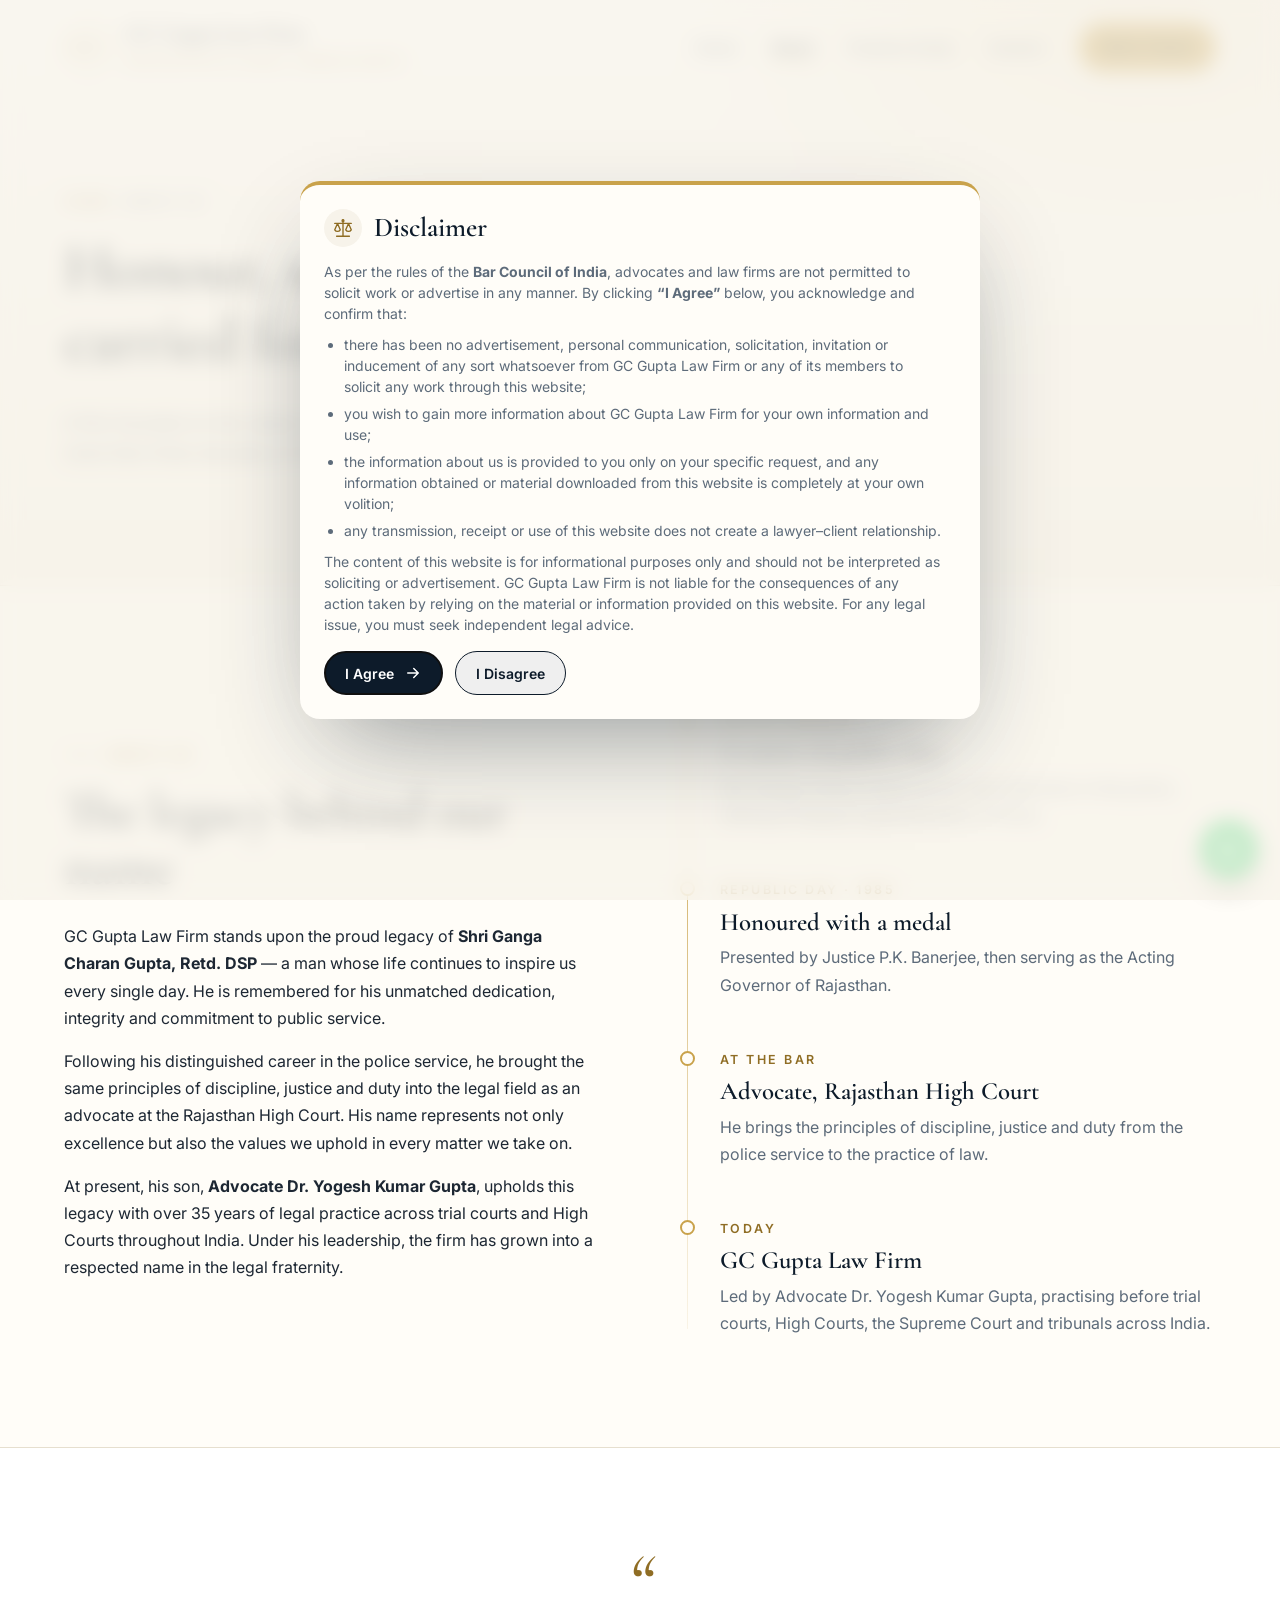
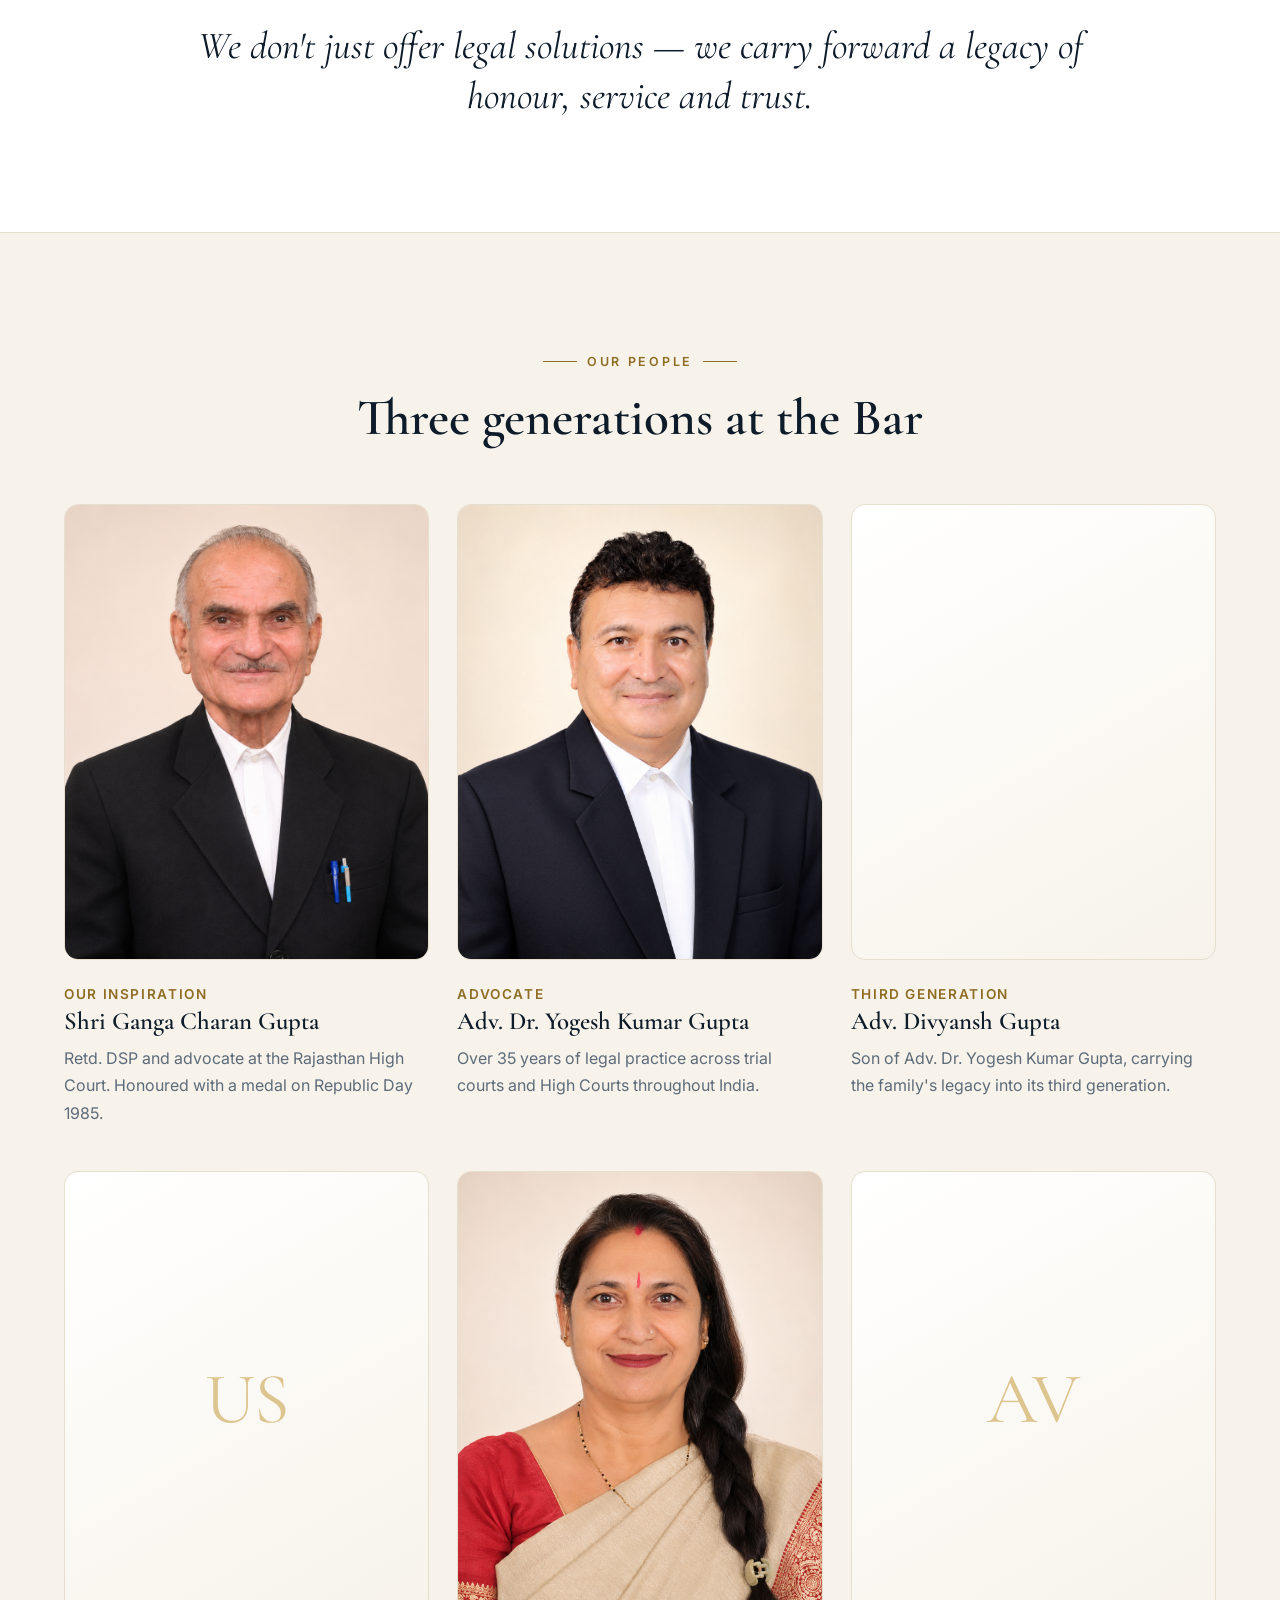
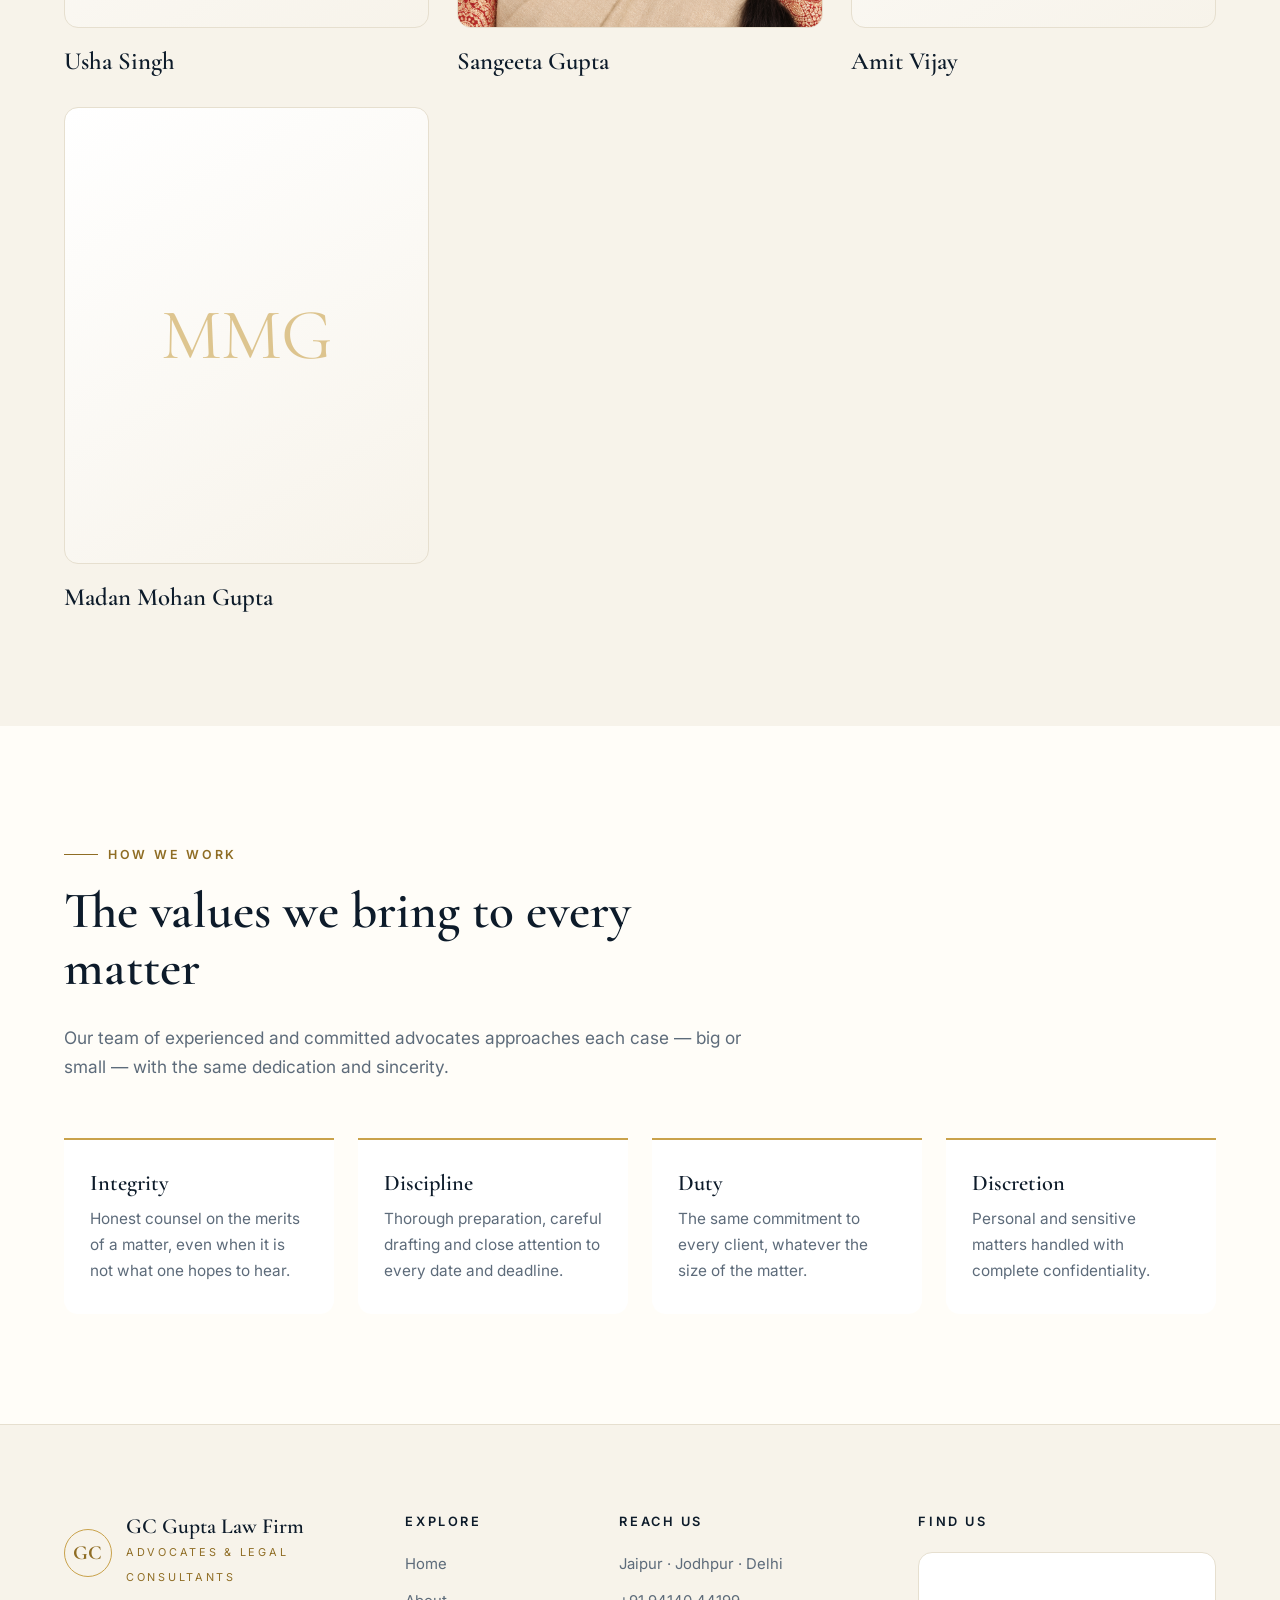
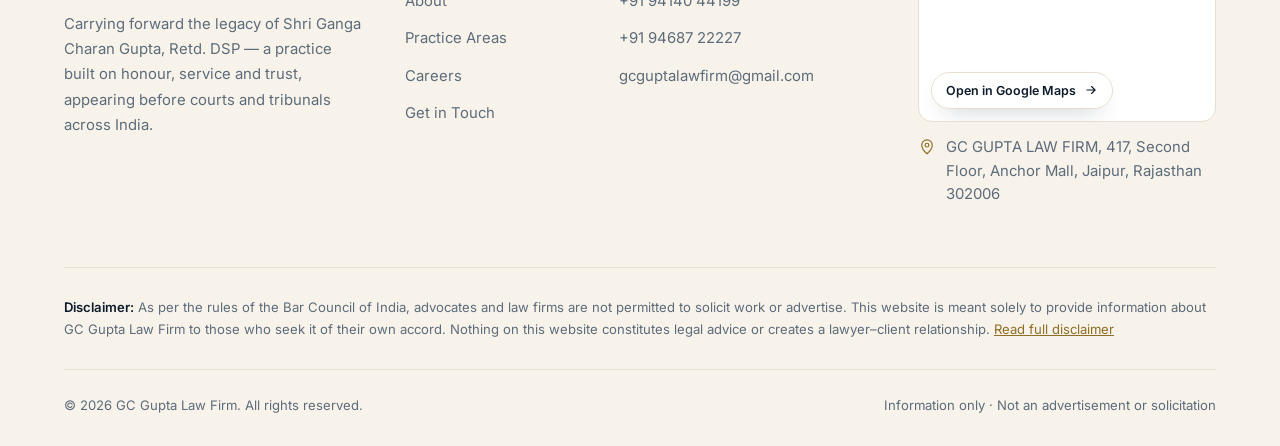
==== about.html @ 10a048c4 "Show firm name and office number first in footer address Co-Authored-By: Claude Opus 5.5 <noreply@an" ====
<!doctype html>
<html lang="en">
<head>
  <meta charset="utf-8">
  <meta name="viewport" content="width=device-width, initial-scale=1">
  <meta name="color-scheme" content="light only">
  <meta name="theme-color" content="#ffffff">
  <title>About Us | GC Gupta Law Firm</title>
  <meta name="description" content="The legacy of Shri Ganga Charan Gupta, Retd. DSP, carried forward by Advocate Dr. Yogesh Kumar Gupta — over 35 years of legal practice across India.">
  <link rel="preconnect" href="https://fonts.googleapis.com">
  <link rel="preconnect" href="https://fonts.gstatic.com" crossorigin>
  <link href="https://fonts.googleapis.com/css2?family=Cormorant+Garamond:ital,wght@0,500;0,600;0,700;1,500;1,600&family=Inter:wght@400;500;600&display=swap" rel="stylesheet">
  <link rel="stylesheet" href="assets/css/styles.css?v=footer-map-2">
  <link rel="icon" href="data:image/svg+xml,%3Csvg xmlns='http://www.w3.org/2000/svg' viewBox='0 0 64 64'%3E%3Ccircle cx='32' cy='32' r='31' fill='%230d1b2a' stroke='%23c9a24b' stroke-width='2'/%3E%3Ctext x='32' y='41' text-anchor='middle' font-family='Georgia,serif' font-size='24' font-weight='700' fill='%23c9a24b'%3EGC%3C/text%3E%3C/svg%3E">
  <script src="assets/js/main.js?v=footer-map-2" defer></script>
</head>
<body>

  <section class="page-hero">
    <div class="wrap">
      <div class="crumbs"><a href="index.html">Home</a> / About Us</div>
      <h1 class="reveal">Honour, service and <span class="accent">trust</span> — carried forward.</h1>
      <p class="reveal reveal-d1">A firm founded on the values of a life spent in public service, and built on more than three decades at the Bar.</p>
    </div>
  </section>

  <!-- ================= STORY ================= -->
  <section class="section">
    <div class="wrap split">
      <div>
        <span class="eyebrow reveal">About Us</span>
        <h2 class="reveal reveal-d1">The legacy behind our name</h2>
        <p class="reveal reveal-d1">
          GC Gupta Law Firm stands upon the proud legacy of <strong>Shri Ganga Charan Gupta, Retd. DSP</strong> — a man whose life
          continues to inspire us every single day. He is remembered for his unmatched dedication, integrity and commitment to public service.
        </p>
        <p class="reveal reveal-d2">
          Following his distinguished career in the police service, he brought the same principles of discipline, justice and duty
          into the legal field as an advocate at the Rajasthan High Court. His name represents not only excellence but also the values
          we uphold in every matter we take on.
        </p>
        <p class="reveal reveal-d2">
          At present, his son, <strong>Advocate Dr. Yogesh Kumar Gupta</strong>, upholds this legacy with over 35 years of legal
          practice across trial courts and High Courts throughout India. Under his leadership, the firm has grown into a respected
          name in the legal fraternity.
        </p>
      </div>
      <div class="reveal reveal-d1">
        <div class="timeline">
          <div class="tl">
            <span class="tl__when">Police Service</span>
            <h3>A career of public duty</h3>
            <p>Shri Ganga Charan Gupta serves with distinction in the police, retiring as Deputy Superintendent of Police.</p>
          </div>
          <div class="tl">
            <span class="tl__when">Republic Day · 1985</span>
            <h3>Honoured with a medal</h3>
            <p>Presented by Justice P.K. Banerjee, then serving as the Acting Governor of Rajasthan.</p>
          </div>
          <div class="tl">
            <span class="tl__when">At the Bar</span>
            <h3>Advocate, Rajasthan High Court</h3>
            <p>He brings the principles of discipline, justice and duty from the police service to the practice of law.</p>
          </div>
          <div class="tl">
            <span class="tl__when">Today</span>
            <h3>GC Gupta Law Firm</h3>
            <p>Led by Advocate Dr. Yogesh Kumar Gupta, practising before trial courts, High Courts, the Supreme Court and tribunals across India.</p>
          </div>
        </div>
      </div>
    </div>
  </section>

  <!-- ================= QUOTE ================= -->
  <section class="section section--dark">
    <div class="wrap">
      <p class="quote reveal">We don't just offer legal solutions — we carry forward a legacy of honour, service and trust.</p>
    </div>
  </section>

  <!-- ================= LEADERSHIP ================= -->
  <section class="section section--cream">
    <div class="wrap">
      <div class="section-head section-head--center">
        <span class="eyebrow reveal">Our People</span>
        <h2 class="reveal reveal-d1">Three generations at the Bar</h2>
      </div>
      <div class="team">
        <div class="member portrait-reveal reveal">
          <div class="member__photo member__photo--image"><img class="portrait-image" src="assets/Images/GC%20Gupta.png" alt="Shri Ganga Charan Gupta" width="1448" height="1086" loading="lazy" decoding="async"></div>
          <span>Our Inspiration</span>
          <h3>Shri Ganga Charan Gupta</h3>
          <p>Retd. DSP and advocate at the Rajasthan High Court. Honoured with a medal on Republic Day 1985.</p>
        </div>
        <div class="member portrait-reveal reveal reveal-d1">
          <div class="member__photo member__photo--image"><img class="portrait-image" src="assets/Images/YKG.png" alt="Adv. Dr. Yogesh Kumar Gupta" width="1122" height="1402" loading="lazy" decoding="async"></div>
          <span>Advocate</span>
          <h3>Adv. Dr. Yogesh Kumar Gupta</h3>
          <p>Over 35 years of legal practice across trial courts and High Courts throughout India.</p>
        </div>
        <div class="member portrait-reveal reveal reveal-d2">
          <div class="member__photo member__photo--image"><img class="portrait-image" src="assets/Images/Divyansh%20Gupta.png" alt="Adv. Divyansh Gupta" width="1122" height="1402" loading="lazy" decoding="async"></div>
          <span>Third Generation</span>
          <h3>Adv. Divyansh Gupta</h3>
          <!-- TODO: add qualifications, enrolment and practice areas -->
          <p>Son of Adv. Dr. Yogesh Kumar Gupta, carrying the family's legacy into its third generation.</p>
        </div>
        <div class="member reveal">
          <div class="member__photo" aria-hidden="true">US</div>
          <h3>Usha Singh</h3>
        </div>
        <div class="member portrait-reveal reveal">
          <div class="member__photo member__photo--image"><img class="portrait-image" src="assets/Images/Sangeeta%20Gupta.png" alt="Sangeeta Gupta" width="1122" height="1402" loading="lazy" decoding="async"></div>
          <h3>Sangeeta Gupta</h3>
        </div>
        <div class="member reveal">
          <div class="member__photo" aria-hidden="true">AV</div>
          <h3>Amit Vijay</h3>
        </div>
        <div class="member reveal">
          <div class="member__photo" aria-hidden="true">MMG</div>
          <h3>Madan Mohan Gupta</h3>
        </div>
      </div>
    </div>
  </section>

  <!-- ================= VALUES ================= -->
  <section class="section">
    <div class="wrap">
      <div class="section-head">
        <span class="eyebrow reveal">How We Work</span>
        <h2 class="reveal reveal-d1">The values we bring to every matter</h2>
        <p class="reveal reveal-d2">Our team of experienced and committed advocates approaches each case — big or small — with the same dedication and sincerity.</p>
      </div>
      <div class="values">
        <div class="value reveal"><h3>Integrity</h3><p>Honest counsel on the merits of a matter, even when it is not what one hopes to hear.</p></div>
        <div class="value reveal reveal-d1"><h3>Discipline</h3><p>Thorough preparation, careful drafting and close attention to every date and deadline.</p></div>
        <div class="value reveal reveal-d2"><h3>Duty</h3><p>The same commitment to every client, whatever the size of the matter.</p></div>
        <div class="value reveal reveal-d3"><h3>Discretion</h3><p>Personal and sensitive matters handled with complete confidentiality.</p></div>
      </div>
    </div>
  </section>

</body>
</html>
---- assets/css/styles.css ----
/* =========================================================
   G.C. Gupta Law Firm — global styles
   ========================================================= */
:root {
  color-scheme: light;
  --ink: #0d1b2a;
  --ink-2: #13263a;
  --ink-3: #1c3550;
  --gold: #c9a24b;
  --gold-2: #e3c27a;
  --gold-text: #8f6d24;
  --cream: #f7f3ea;
  --paper: #fffdf8;
  --text: #1d2733;
  --muted: #5d6b7a;
  --line: #e6dfcf;
  --white: #ffffff;
  --radius: 14px;
  --shadow: 0 20px 50px -20px rgba(13, 27, 42, .35);
  --serif: "Cormorant Garamond", "Playfair Display", Georgia, serif;
  --sans: "Inter", system-ui, -apple-system, "Segoe UI", Roboto, sans-serif;
  --wrap: 1200px;
}

*,
*::before,
*::after { box-sizing: border-box; }

html { scroll-behavior: smooth; }

body {
  margin: 0;
  font-family: var(--sans);
  font-size: 16px;
  line-height: 1.7;
  color: var(--text);
  background: var(--paper);
  -webkit-font-smoothing: antialiased;
  overflow-x: hidden;
}

body.locked { overflow: hidden; }

img { max-width: 100%; display: block; }
a { color: inherit; text-decoration: none; }

h1, h2, h3, h4 {
  font-family: var(--serif);
  font-weight: 600;
  line-height: 1.12;
  margin: 0 0 .5em;
  color: var(--ink);
}

h1 { font-size: clamp(2.6rem, 6vw, 5rem); letter-spacing: -.01em; }
h2 { font-size: clamp(2rem, 4vw, 3.2rem); }
h3 { font-size: 1.55rem; }

p { margin: 0 0 1em; }

.wrap { width: 100%; max-width: var(--wrap); margin: 0 auto; padding: 0 24px; }

.eyebrow {
  display: inline-flex;
  align-items: center;
  gap: 10px;
  font-size: .78rem;
  font-weight: 600;
  letter-spacing: .22em;
  text-transform: uppercase;
  color: var(--gold-text);
  margin-bottom: 18px;
}
.eyebrow::before { content: ""; width: 34px; height: 1px; background: currentColor; }

.accent { color: var(--gold-text); font-style: italic; }

.section { padding: 110px 0; }
.section--cream { background: var(--cream); }
.section--dark { background: var(--white); color: var(--text); border-top: 1px solid var(--line); border-bottom: 1px solid var(--line); }

.section-head { max-width: 680px; margin-bottom: 56px; }
.section-head--wide { max-width: none; }
.section-head--center { margin-left: auto; margin-right: auto; text-align: center; }
.section-head--center .eyebrow::after { content: ""; width: 34px; height: 1px; background: currentColor; }
.section-head p { color: var(--muted); font-size: 1.08rem; }


/* ---------- Buttons ---------- */
.btn {
  display: inline-flex;
  align-items: center;
  gap: 10px;
  padding: 15px 30px;
  border-radius: 999px;
  font-weight: 600;
  font-size: .95rem;
  border: 1px solid transparent;
  cursor: pointer;
  transition: transform .25s ease, background .25s ease, color .25s ease, box-shadow .25s ease;
  font-family: var(--sans);
}
.btn svg { width: 18px; height: 18px; transition: transform .25s ease; }
.btn:hover svg { transform: translateX(4px); }
.btn--gold { background: var(--gold); color: var(--ink); }
.btn--gold:hover { background: var(--gold-2); transform: translateY(-2px); box-shadow: 0 12px 30px -10px rgba(201, 162, 75, .7); }
.btn--ghost { border-color: var(--ink); color: var(--ink); background: transparent; }
.btn--ghost:hover { background: var(--ink); color: var(--white); }
.btn--dark { background: var(--ink); color: var(--white); }
.btn--dark:hover { background: var(--ink-3); transform: translateY(-2px); }
.btn--outline { border-color: var(--ink); color: var(--ink); }
.btn--outline:hover { background: var(--ink); color: var(--white); }

/* ---------- Header ---------- */
.site-header {
  position: fixed;
  inset: 0 0 auto 0;
  z-index: 50;
  padding: 22px 0;
  transition: background .3s ease, padding .3s ease, box-shadow .3s ease;
}
.site-header.scrolled,
.site-header.solid {
  background: rgba(255, 255, 255, .96);
  backdrop-filter: blur(10px);
  padding: 14px 0;
  box-shadow: 0 10px 30px -18px rgba(13, 27, 42, .25);
}
.nav { display: flex; align-items: center; justify-content: space-between; gap: 24px; }

.brand { display: flex; align-items: center; gap: 14px; color: var(--ink); }
.brand__mark {
  width: 48px; height: 48px;
  display: grid; place-items: center;
  border: 1px solid var(--gold);
  border-radius: 50%;
  font-family: var(--serif);
  font-size: 1.25rem;
  font-weight: 700;
  color: var(--gold-text);
  letter-spacing: .02em;
  flex-shrink: 0;
}
.brand__text strong { display: block; font-family: var(--serif); font-size: 1.35rem; font-weight: 600; line-height: 1.1; }
.brand__text span { font-size: .68rem; letter-spacing: .25em; text-transform: uppercase; color: var(--gold-text); }

.nav__links { display: flex; align-items: center; gap: 34px; list-style: none; margin: 0; padding: 0; }
.nav__links a { color: var(--muted); font-size: .93rem; font-weight: 500; position: relative; padding: 6px 0; }
.nav__links a::after {
  content: ""; position: absolute; left: 0; bottom: 0;
  width: 100%; height: 1px; background: var(--gold);
  transform: scaleX(0); transform-origin: right; transition: transform .3s ease;
}
.nav__links a:hover, .nav__links a.active { color: var(--ink); }
.nav__links a:hover::after, .nav__links a.active::after { transform: scaleX(1); transform-origin: left; }
.nav__cta { padding: 11px 22px; }

.nav__toggle {
  display: none;
  background: none; border: 0; padding: 8px; cursor: pointer;
  width: 44px; height: 44px;
}
.nav__toggle span { display: block; height: 2px; background: var(--ink); margin: 6px 0; transition: transform .3s ease, opacity .3s ease; }
.nav-open .nav__toggle span:nth-child(1) { transform: translateY(8px) rotate(45deg); }
.nav-open .nav__toggle span:nth-child(2) { opacity: 0; }
.nav-open .nav__toggle span:nth-child(3) { transform: translateY(-8px) rotate(-45deg); }

/* ---------- Hero ---------- */
.hero {
  position: relative;
  min-height: 100vh;
  display: flex;
  align-items: center;
  background:
    radial-gradient(1000px 600px at 85% 20%, rgba(201, 162, 75, .14), transparent 60%),
    radial-gradient(800px 500px at 0% 100%, rgba(201, 162, 75, .08), transparent 60%),
    linear-gradient(180deg, var(--white), var(--cream));
  color: var(--text);
  overflow: hidden;
  padding: 140px 0 90px;
}
.hero::before {
  content: "";
  position: absolute; inset: 0;
  background-image:
    linear-gradient(rgba(13, 27, 42, .045) 1px, transparent 1px),
    linear-gradient(90deg, rgba(13, 27, 42, .045) 1px, transparent 1px);
  background-size: 80px 80px;
  mask-image: radial-gradient(ellipse at center, #000 30%, transparent 75%);
}
.hero__grid { position: relative; display: grid; grid-template-columns: 1.2fr .8fr; gap: 60px; align-items: center; }
.hero h1 { color: var(--ink); margin-bottom: 28px; }
.hero__lead { font-size: 1.15rem; max-width: 560px; color: var(--muted); margin-bottom: 40px; }
.hero__actions { display: flex; flex-wrap: wrap; gap: 16px; }
.hero__meta { display: flex; flex-wrap: wrap; gap: 36px; margin-top: 60px; padding-top: 30px; border-top: 1px solid var(--line); }
.hero__meta div { font-size: .85rem; color: var(--muted); }
.hero__meta strong { display: block; font-family: var(--serif); font-size: 1.4rem; color: var(--ink); font-weight: 500; }

.seal { position: relative; width: 100%; max-width: 420px; aspect-ratio: 1; margin-left: auto; }
.seal__ring { position: absolute; inset: 0; animation: spin 40s linear infinite; }
.seal__ring text { font-family: var(--sans); font-size: 10.5px; letter-spacing: 4.2px; fill: var(--gold); text-transform: uppercase; }
.seal__core {
  position: absolute; inset: 16%;
  border-radius: 50%;
  background: radial-gradient(circle at 30% 30%, var(--white), var(--cream) 75%);
  border: 1px solid rgba(201, 162, 75, .55);
  display: grid; place-items: center;
  box-shadow: inset 0 0 40px rgba(201, 162, 75, .12), 0 30px 70px -30px rgba(13, 27, 42, .35);
}
.seal__core svg { width: 46%; color: var(--gold-text); }
@keyframes spin { to { transform: rotate(360deg); } }

.scroll-cue {
  position: absolute; left: 50%; bottom: 28px; transform: translateX(-50%);
  width: 24px; height: 40px; border: 1px solid rgba(13, 27, 42, .3); border-radius: 12px;
}
.scroll-cue::after {
  content: ""; position: absolute; left: 50%; top: 8px; width: 3px; height: 8px;
  background: var(--gold); border-radius: 2px; transform: translateX(-50%);
  animation: cue 1.8s ease-in-out infinite;
}
@keyframes cue { 0% { opacity: 0; top: 6px; } 40% { opacity: 1; } 100% { opacity: 0; top: 22px; } }

/* ---------- Page hero (inner pages) ---------- */
.page-hero {
  position: relative;
  padding: 190px 0 100px;
  background:
    radial-gradient(800px 400px at 90% 0%, rgba(201, 162, 75, .16), transparent 60%),
    linear-gradient(180deg, var(--white), var(--cream));
  color: var(--muted);
  border-bottom: 1px solid var(--line);
  overflow: hidden;
}
.page-hero h1 { color: var(--ink); font-size: clamp(2.4rem, 5vw, 4.2rem); max-width: 820px; }
.page-hero p { max-width: 620px; font-size: 1.1rem; }
.crumbs { font-size: .82rem; letter-spacing: .1em; text-transform: uppercase; color: var(--muted); margin-bottom: 20px; }
.crumbs a { color: var(--gold-text); }

/* ---------- Marquee ---------- */
.marquee { background: var(--gold); color: var(--ink); overflow: hidden; padding: 18px 0; }
.marquee__track { display: flex; width: max-content; animation: marquee 38s linear infinite; }
.marquee__track span {
  font-family: var(--serif); font-size: 1.45rem; font-weight: 600; white-space: nowrap;
  padding: 0 28px; display: inline-flex; align-items: center; gap: 56px;
}
.marquee__track span::after { content: "✦"; font-size: .9rem; }
@keyframes marquee { to { transform: translateX(-50%); } }

/* ---------- About split ---------- */
.split { display: grid; grid-template-columns: 1fr 1fr; gap: 80px; align-items: center; }
.frame {
  position: relative;
  aspect-ratio: 4 / 5;
  border-radius: var(--radius);
  background: linear-gradient(150deg, var(--white), var(--cream));
  border: 1px solid var(--line);
  overflow: hidden;
  box-shadow: var(--shadow);
}
.frame img { width: 100%; height: 100%; object-fit: cover; }
.frame__placeholder {
  position: absolute; inset: 0; display: grid; place-items: center;
  font-family: var(--serif); font-size: 9rem; color: rgba(201, 162, 75, .45); font-weight: 700;
}
.frame__badge {
  position: absolute; left: 24px; bottom: 24px; right: 24px;
  background: var(--white); border: 1px solid var(--line); border-radius: 12px; padding: 20px 24px;
  display: flex; align-items: center; gap: 16px;
}
.frame__badge strong { font-family: var(--serif); font-size: 1.3rem; color: var(--ink); display: block; line-height: 1.2; }
.frame__badge span { font-size: .85rem; color: var(--muted); }
.frame-wrap { position: relative; }
.frame-wrap::before {
  content: ""; position: absolute; inset: -18px auto auto -18px; width: 60%; height: 60%;
  border: 1px solid var(--gold); border-radius: var(--radius); z-index: -1;
}

.checklist { list-style: none; padding: 0; margin: 28px 0 36px; display: grid; gap: 14px; }
.checklist li { display: flex; gap: 14px; align-items: flex-start; }
.checklist li::before {
  content: ""; flex-shrink: 0; width: 22px; height: 22px; margin-top: 3px; border-radius: 50%;
  background: var(--gold) url("data:image/svg+xml,%3Csvg xmlns='http://www.w3.org/2000/svg' viewBox='0 0 24 24' fill='none' stroke='%230d1b2a' stroke-width='3' stroke-linecap='round' stroke-linejoin='round'%3E%3Cpath d='M20 6 9 17l-5-5'/%3E%3C/svg%3E") center / 12px no-repeat;
}

/* ---------- Practice cards ---------- */
.cards { display: grid; grid-template-columns: repeat(3, 1fr); gap: 24px; }
.card {
  position: relative;
  background: var(--white);
  border: 1px solid var(--line);
  border-radius: var(--radius);
  padding: 38px 32px;
  transition: transform .35s ease, box-shadow .35s ease, border-color .35s ease;
  overflow: hidden;
}
.card::before {
  content: ""; position: absolute; inset: 0;
  background: linear-gradient(160deg, var(--white), var(--cream));
  opacity: 0; transition: opacity .35s ease; z-index: 0;
}
.card > * { position: relative; z-index: 1; }
.card:hover { transform: translateY(-6px); box-shadow: var(--shadow); border-color: var(--gold-text); }
.card:hover::before { opacity: 1; }
.card:hover .card__icon { background: var(--gold); color: var(--ink); }
.card__icon {
  width: 58px; height: 58px; border-radius: 14px; display: grid; place-items: center;
  background: var(--cream); color: var(--gold-text); margin-bottom: 26px; transition: background .35s ease, color .35s ease;
}
.card__icon svg { width: 28px; height: 28px; }
.card h3 { transition: color .35s ease; }
.card p { color: var(--muted); margin: 0; transition: color .35s ease; }
.card__num { position: absolute; top: 26px; right: 30px; font-family: var(--serif); font-size: 1.1rem; color: var(--gold-text); }
.section-foot { text-align: center; margin-top: 56px; }

/* ---------- Process ---------- */
.steps { display: grid; grid-template-columns: repeat(4, 1fr); gap: 0; counter-reset: step; }
.step { padding: 0 28px 0 0; position: relative; }
.step::before {
  counter-increment: step; content: "0" counter(step);
  display: block; font-family: var(--serif); font-size: 3.6rem; line-height: 1; color: var(--gold-text);
  margin-bottom: 22px;
}
.step::after { content: ""; position: absolute; top: 28px; left: 90px; right: 20px; height: 1px; background: rgba(201, 162, 75, .35); }
.step:last-child::after { display: none; }
.step p { color: #9fb0c1; }

/* ---------- Values ---------- */
.values { display: grid; grid-template-columns: repeat(4, 1fr); gap: 24px; }
.value { padding: 30px 26px; border-top: 2px solid var(--gold); background: var(--white); border-radius: 0 0 var(--radius) var(--radius); }
.value h3 { font-size: 1.4rem; }
.value p { color: var(--muted); margin: 0; font-size: .96rem; }

/* ---------- CTA band ---------- */
.cta-band {
  position: relative; border-radius: 24px; overflow: hidden;
  background:
    radial-gradient(600px 300px at 100% 0%, rgba(201, 162, 75, .22), transparent 60%),
    var(--white);
  border: 1px solid var(--line);
  padding: 70px 64px; display: grid; grid-template-columns: 1.4fr 1fr; gap: 40px; align-items: center;
  color: var(--muted);
}
.cta-band h2 { color: var(--ink); margin-bottom: 14px; }
.cta-band__actions { display: flex; flex-wrap: wrap; gap: 14px; justify-content: flex-end; }

.duo { display: grid; grid-template-columns: 1fr 1fr; gap: 24px; }
.duo__item {
  border-radius: 20px; padding: 50px 44px; position: relative; overflow: hidden;
  background: var(--white); border: 1px solid var(--line);
}
.duo__item--dark { background: var(--cream); color: var(--muted); border-color: var(--line); }
.duo__item h3 { font-size: 2rem; }
.duo__item p { margin-bottom: 28px; }

/* ---------- Practice detail (practice page) ---------- */
.practice-list { display: grid; gap: 0; border-top: 1px solid var(--line); }
.practice-row {
  display: grid; grid-template-columns: 80px 1fr 1.4fr; gap: 40px; padding: 44px 0;
  border-bottom: 1px solid var(--line); align-items: start; transition: background .3s ease;
}
.practice-row:hover { background: linear-gradient(90deg, transparent, var(--cream), transparent); }
.practice-row__num { font-family: var(--serif); font-size: 2.4rem; color: var(--gold-text); line-height: 1; }
.practice-row h3 { font-size: 1.9rem; margin: 0; }
.practice-row p { color: var(--muted); }
.tags { display: flex; flex-wrap: wrap; gap: 8px; margin-top: 6px; }
.tags span { font-size: .8rem; padding: 6px 14px; border-radius: 999px; background: var(--cream); color: var(--ink-3); border: 1px solid var(--line); }

/* ---------- Team ---------- */
.team { display: grid; grid-template-columns: repeat(3, 1fr); gap: 28px; }
.member__photo {
  aspect-ratio: 4 / 5; border-radius: var(--radius); margin-bottom: 20px; overflow: hidden;
  background: linear-gradient(150deg, var(--white), var(--cream)); border: 1px solid var(--line); display: grid; place-items: center;
  font-family: var(--serif); font-size: 4.5rem; color: rgba(201, 162, 75, .6);
}
.member__photo img { width: 100%; height: 100%; object-fit: cover; }
.member h3 { margin-bottom: 4px; }
.member span { color: var(--gold-text); font-size: .85rem; letter-spacing: .12em; text-transform: uppercase; font-weight: 600; }

/* ---------- Forms ---------- */
.form-shell { display: grid; grid-template-columns: .85fr 1.15fr; gap: 60px; align-items: start; }
.form-card {
  background: var(--white); border: 1px solid var(--line); border-radius: 20px; padding: 48px;
  box-shadow: 0 30px 60px -40px rgba(13, 27, 42, .4);
}
.form-card h3 { font-size: 1.9rem; }
.form-card > p { color: var(--muted); }
.form-grid { display: grid; grid-template-columns: 1fr 1fr; gap: 20px 22px; margin-top: 28px; }
.field { display: flex; flex-direction: column; gap: 8px; }
.field--full { grid-column: 1 / -1; }
.field label, .field legend { font-size: .85rem; font-weight: 600; color: var(--ink); }
.field label .req { color: #b4452f; }
.field input, .field select, .field textarea {
  width: 100%;
  font: inherit; font-size: .97rem; color: var(--text);
  padding: 14px 16px; border-radius: 10px; border: 1px solid #d9d2c1; background: var(--paper);
  transition: border-color .2s ease, box-shadow .2s ease, background .2s ease;
}
.field textarea { min-height: 130px; resize: vertical; }
.field input:focus, .field select:focus, .field textarea:focus {
  outline: none; border-color: var(--gold-text); background: var(--white); box-shadow: 0 0 0 4px rgba(201, 162, 75, .18);
}
.field input[type="file"] { padding: 12px; background: var(--cream); cursor: pointer; }
.field input[type="file"]::file-selector-button {
  margin-right: 14px; padding: 12px 18px; border: 1px solid var(--gold);
  border-radius: 999px; background: var(--gold); color: var(--ink);
  font: inherit; font-size: .85rem; font-weight: 600; cursor: pointer;
  transition: background .2s ease, border-color .2s ease;
}
.field input[type="file"]:hover::file-selector-button {
  background: var(--gold-2); border-color: var(--gold-2);
}
.field small { color: var(--muted); font-size: .8rem; }
.field input:user-invalid, .field select:user-invalid, .field textarea:user-invalid { border-color: #b4452f; }

.segmented { display: flex; flex-wrap: wrap; gap: 10px; border: 0; padding: 0; margin: 0; }
.segmented legend { margin-bottom: 10px; }
.segmented { position: relative; }
.segmented input { position: absolute; width: 1px; height: 1px; opacity: 0; pointer-events: none; }
.segmented label {
  padding: 11px 20px; border-radius: 999px; border: 1px solid #d9d2c1; cursor: pointer;
  font-weight: 500; font-size: .9rem; transition: all .2s ease; background: var(--paper);
}
.segmented input:checked + label { background: var(--ink); color: var(--white); border-color: var(--ink); }
.segmented input:focus-visible + label { box-shadow: 0 0 0 4px rgba(201, 162, 75, .3); }

.consent { display: flex; gap: 12px; align-items: flex-start; font-size: .88rem; color: var(--muted); }
.consent input { width: 18px; height: 18px; margin-top: 3px; accent-color: var(--ink); flex-shrink: 0; }
.form-actions { margin-top: 30px; display: flex; flex-wrap: wrap; align-items: center; gap: 18px; }
.form-note { font-size: .82rem; color: var(--muted); }
.hp { position: absolute; left: -9999px; }

.info-stack { display: grid; gap: 18px; margin-top: 34px; }
.info {
  display: flex; gap: 18px; align-items: flex-start; padding: 22px 24px;
  background: var(--white); border: 1px solid var(--line); border-radius: var(--radius);
}
.info__icon { width: 46px; height: 46px; border-radius: 12px; background: var(--cream); color: var(--gold-text); display: grid; place-items: center; flex-shrink: 0; }
.info__icon svg { width: 22px; height: 22px; }
.info h4 { font-family: var(--sans); font-size: .78rem; letter-spacing: .16em; text-transform: uppercase; color: var(--muted); margin: 0 0 4px; font-weight: 600; }
.info p, .info a { margin: 0; color: var(--ink); font-weight: 500; }
.info a:hover { color: var(--gold-text); }

.perks { list-style: none; padding: 0; margin: 30px 0 0; display: grid; gap: 16px; }
.perks li { padding: 20px 22px; border-left: 2px solid var(--gold); background: var(--white); border-radius: 0 12px 12px 0; }
.perks strong { display: block; font-family: var(--serif); font-size: 1.25rem; color: var(--ink); }
.perks span { font-size: .93rem; color: var(--muted); }

.map {
  margin-top: 70px; border-radius: 20px; overflow: hidden; border: 1px solid var(--line);
  height: 380px; background: var(--cream);
}
.map iframe { width: 100%; height: 100%; border: 0; filter: grayscale(.4) contrast(1.05); }

/* ---------- Thank you ---------- */
.thanks { min-height: 80vh; display: grid; place-items: center; text-align: center; padding: 180px 24px 100px; }
.thanks__icon { width: 90px; height: 90px; border-radius: 50%; background: var(--gold); display: grid; place-items: center; margin: 0 auto 30px; color: var(--ink); }
.thanks__icon svg { width: 42px; height: 42px; }

/* ---------- Footer ---------- */
.site-footer { background: var(--cream); color: var(--muted); border-top: 1px solid var(--line); padding: 90px 0 0; font-size: .93rem; }
.footer-grid { display: grid; grid-template-columns: 1.4fr .8fr 1.2fr 1.4fr; gap: 44px; padding-bottom: 60px; }
.site-footer h4 { font-family: var(--sans); color: var(--ink); font-size: .8rem; letter-spacing: .2em; text-transform: uppercase; margin-bottom: 22px; font-weight: 600; }
.site-footer ul { list-style: none; padding: 0; margin: 0; display: grid; gap: 12px; }
.site-footer a:hover { color: var(--gold-text); }
.site-footer .brand { margin-bottom: 22px; }
.footer-map { display: block; color: var(--muted); }
.footer-map__frame {
  position: relative; display: block; height: 170px; overflow: hidden;
  border-radius: var(--radius); border: 1px solid var(--line); background: var(--white);
  transition: border-color .3s ease, box-shadow .3s ease, transform .3s ease;
}
.footer-map__frame iframe {
  width: 100%; height: 100%; border: 0; pointer-events: none;
  filter: grayscale(.4) contrast(1.05); transition: filter .3s ease;
}
.footer-map__cta {
  position: absolute; left: 12px; bottom: 12px;
  display: inline-flex; align-items: center; gap: 8px;
  padding: 7px 14px; border-radius: 999px; background: var(--white); border: 1px solid var(--line);
  color: var(--ink); font-size: .78rem; font-weight: 600;
  box-shadow: 0 10px 24px -14px rgba(13, 27, 42, .45);
  transition: background .25s ease, border-color .25s ease;
}
.footer-map__cta svg { width: 14px; height: 14px; transition: transform .25s ease; }
.footer-map__address { display: flex; gap: 10px; align-items: flex-start; margin-top: 14px; line-height: 1.6; }
.footer-map__pin { flex-shrink: 0; width: 18px; height: 18px; margin-top: 2px; color: var(--gold-text); }
.footer-map__pin svg { width: 100%; height: 100%; }
.footer-map:hover .footer-map__frame,
.footer-map:focus-visible .footer-map__frame { border-color: var(--gold-text); box-shadow: var(--shadow); transform: translateY(-3px); }
.footer-map:hover .footer-map__frame iframe { filter: none; }
.footer-map:hover .footer-map__cta { background: var(--gold); border-color: var(--gold); }
.footer-map:hover .footer-map__cta svg { transform: translateX(3px); }
.footer-map:hover .footer-map__address { color: var(--gold-text); }
.footer-map:focus-visible { outline: none; }
.footer-map:focus-visible .footer-map__frame { outline: 2px solid var(--gold-text); outline-offset: 3px; }

.footer-disclaimer {
  border-top: 1px solid var(--line); padding: 28px 0; font-size: .82rem; line-height: 1.7; color: var(--muted);
}
.footer-disclaimer strong { color: var(--ink); font-weight: 600; }
.footer-disclaimer button { background: none; border: 0; padding: 0; color: var(--gold-text); text-decoration: underline; cursor: pointer; font: inherit; }
.footer-bottom {
  border-top: 1px solid var(--line); padding: 24px 0 30px;
  display: flex; flex-wrap: wrap; justify-content: space-between; gap: 12px; font-size: .82rem;
}

/* ---------- Bar Council disclaimer modal ---------- */
.disclaimer {
  position: fixed; inset: 0; z-index: 1000;
  display: none; align-items: center; justify-content: center; padding: 12px;
  background: rgba(247, 243, 234, .75); backdrop-filter: blur(10px);
}
.disclaimer.open { display: flex; animation: fade .35s ease; }
.disclaimer__box {
  position: relative; display: flex; flex-direction: column;
  width: 100%; max-width: 680px; max-height: calc(100vh - 24px);
  max-height: calc(100dvh - 24px); overflow: hidden;
  background: var(--paper); border-radius: 20px; padding: 24px;
  border-top: 4px solid var(--gold); box-shadow: 0 40px 100px -30px rgba(13, 27, 42, .45);
  animation: rise .45s cubic-bezier(.2, .8, .2, 1);
}
.disclaimer__heading { display: flex; align-items: center; gap: 12px; flex-shrink: 0; margin-bottom: 14px; }
.disclaimer__seal { width: 38px; height: 38px; flex-shrink: 0; border-radius: 50%; background: var(--cream); color: var(--gold-text); display: grid; place-items: center; }
.disclaimer__seal svg { width: 22px; height: 22px; }
.disclaimer h2 { font-size: 1.7rem; margin: 0; }
.disclaimer__content { min-height: 0; overflow-y: auto; overscroll-behavior: contain; scrollbar-gutter: stable; }
.disclaimer__content:focus-visible { outline: 2px solid var(--gold-text); outline-offset: -2px; }
.disclaimer p { font-size: .875rem; line-height: 1.5; color: var(--muted); margin-bottom: 10px; }
.disclaimer ul { padding-left: 20px; margin: 0 0 10px; color: var(--muted); font-size: .875rem; line-height: 1.5; }
.disclaimer ul li { margin-bottom: 6px; }
.disclaimer__content > :last-child { margin-bottom: 0; }
.disclaimer__actions { display: flex; gap: 12px; flex-shrink: 0; margin-top: 16px; }
.disclaimer__actions .btn { min-height: 44px; padding: 11px 20px; font-size: .875rem; justify-content: center; }
@media (max-width: 640px), (max-height: 600px) {
  .disclaimer__box { padding: 16px; }
  .disclaimer__heading { margin-bottom: 10px; }
  .disclaimer__actions { margin-top: 12px; gap: 10px; }
  .disclaimer__actions .btn { flex: 1; padding: 10px 12px; }
}
@keyframes fade { from { opacity: 0; } to { opacity: 1; } }
@keyframes rise { from { opacity: 0; transform: translateY(30px) scale(.98); } to { opacity: 1; transform: none; } }

/* ---------- Floating call/WhatsApp ---------- */
.float-btn {
  position: fixed; right: 22px; bottom: 22px; z-index: 40;
  width: 58px; height: 58px; border-radius: 50%; background: #25d366; color: var(--white);
  display: grid; place-items: center; box-shadow: 0 14px 30px -10px rgba(0, 0, 0, .45);
  transition: transform .25s ease;
}
.float-btn:hover { transform: scale(1.08); }
.float-btn svg { width: 28px; height: 28px; }

/* ---------- Reveal animation ---------- */
.reveal { opacity: 0; transform: translateY(36px); transition: opacity .9s ease, transform .9s cubic-bezier(.2, .8, .2, 1); }
.reveal.in { opacity: 1; transform: none; }
.reveal-d1 { transition-delay: .1s; }
.reveal-d2 { transition-delay: .2s; }
.reveal-d3 { transition-delay: .3s; }

/* Portraits use the existing frames and scroll-reveal animation. */
.member__photo--image { position: relative; }
.frame .portrait-image, .member__photo .portrait-image {
  position: absolute; inset: 0; width: 100%; height: 100%;
  object-fit: cover; object-position: center top;
  transform-origin: center top; transition: transform .7s ease;
}
@media (prefers-reduced-motion: no-preference) {
  .portrait-reveal.in .portrait-image { animation: portrait-settle 1.2s ease-out; }
}
@keyframes portrait-settle {
  from { transform: scale(1.04); }
  to { transform: scale(1); }
}
@media (hover: hover) and (prefers-reduced-motion: no-preference) {
  .member__photo--image:hover .portrait-image,
  .frame:hover .portrait-image { transform: scale(1.025); }
}

@media (prefers-reduced-motion: reduce) {
  *, *::before, *::after { animation: none !important; transition: none !important; }
  .reveal { opacity: 1; transform: none; }
}

/* ---------- Responsive ---------- */
@media (max-width: 1024px) {
  .cards, .team { grid-template-columns: repeat(2, 1fr); }
  .values { grid-template-columns: repeat(2, 1fr); }
  .steps { grid-template-columns: repeat(2, 1fr); gap: 40px 0; }
  .step:nth-child(2)::after { display: none; }
  .footer-grid { grid-template-columns: 1fr 1fr; }
  .form-shell { grid-template-columns: 1fr; }
}

@media (max-width: 880px) {
  .nav__links {
    position: fixed; inset: 0 0 0 auto; width: min(320px, 85vw);
    flex-direction: column; align-items: flex-start; justify-content: center; gap: 26px;
    padding: 40px; background: var(--white); transform: translateX(100%); transition: transform .4s ease;
    box-shadow: -20px 0 50px rgba(13, 27, 42, .18);
  }
  .nav__links a { font-size: 1.15rem; }
  .nav-open .nav__links { transform: none; }
  .nav__toggle { display: block; position: relative; z-index: 2; }
  .hero__grid, .split, .cta-band, .duo { grid-template-columns: 1fr; }
  .seal { max-width: 300px; margin: 0 auto; }
  .split { gap: 50px; }
  .frame-wrap { max-width: 440px; width: 100%; margin: 0 auto; }
  .cta-band { padding: 50px 32px; }
  .cta-band__actions { justify-content: flex-start; }
  .practice-row { grid-template-columns: 1fr; gap: 14px; }
}

@media (max-width: 640px) {
  .wrap { padding: 0 16px; }
  .section { padding: 80px 0; }
  .cards, .team, .values, .steps, .footer-grid, .form-grid { grid-template-columns: 1fr; }
  .step::after { display: none; }
  .form-card { padding: 30px 22px; }
  .duo__item { padding: 38px 28px; }
  .hero { padding-top: 120px; }
  .hero__meta { gap: 24px; }
  .brand__text span { display: none; }
}

/* ---------- Forums (where we appear) ---------- */
.forums { display: grid; grid-template-columns: repeat(3, 1fr); gap: 1px; background: var(--line); border: 1px solid var(--line); border-radius: var(--radius); overflow: hidden; }
.forum { background: var(--white); padding: 38px 34px; transition: background .3s ease; }
.forum:hover { background: var(--cream); }
.forum__tag { font-size: .72rem; letter-spacing: .2em; text-transform: uppercase; color: var(--gold-text); font-weight: 600; }
.forum h3 { font-size: 1.6rem; margin: 10px 0 8px; }
.forum p { margin: 0; color: var(--muted); font-size: .95rem; }

/* ---------- Legacy timeline ---------- */
.timeline { position: relative; display: grid; gap: 46px; padding-left: 40px; margin-top: 10px; }
.timeline::before { content: ""; position: absolute; left: 7px; top: 8px; bottom: 8px; width: 1px; background: linear-gradient(var(--gold), rgba(201, 162, 75, .1)); }
.tl { position: relative; }
.tl::before { content: ""; position: absolute; left: -40px; top: 6px; width: 15px; height: 15px; border-radius: 50%; background: var(--paper); border: 2px solid var(--gold); }
.tl__when { font-size: .78rem; letter-spacing: .2em; text-transform: uppercase; color: var(--gold-text); font-weight: 600; }
.tl h3 { margin: 6px 0 8px; }
.tl p { color: var(--muted); margin: 0; }

.quote {
  font-family: var(--serif); font-size: clamp(1.6rem, 3vw, 2.4rem); line-height: 1.3;
  max-width: 900px; margin: 0 auto; text-align: center; font-style: italic; color: var(--ink);
}
.quote::before { content: "“"; display: block; font-size: 5rem; line-height: .6; color: var(--gold-text); margin-bottom: 16px; }

.team--two { grid-template-columns: repeat(2, 1fr); max-width: 820px; margin: 0 auto; }
.member p { color: var(--muted); margin-top: 10px; }

@media (max-width: 1024px) { .forums { grid-template-columns: repeat(2, 1fr); } }
@media (max-width: 640px) { .forums, .team--two { grid-template-columns: 1fr; } .timeline { padding-left: 32px; } .tl::before { left: -32px; } }

[hidden] { display: none !important; }
.field.segmented { flex-direction: row; }
.nav__links a.btn { color: var(--ink); padding: 11px 22px; }
.nav__links a.btn::after { display: none; }
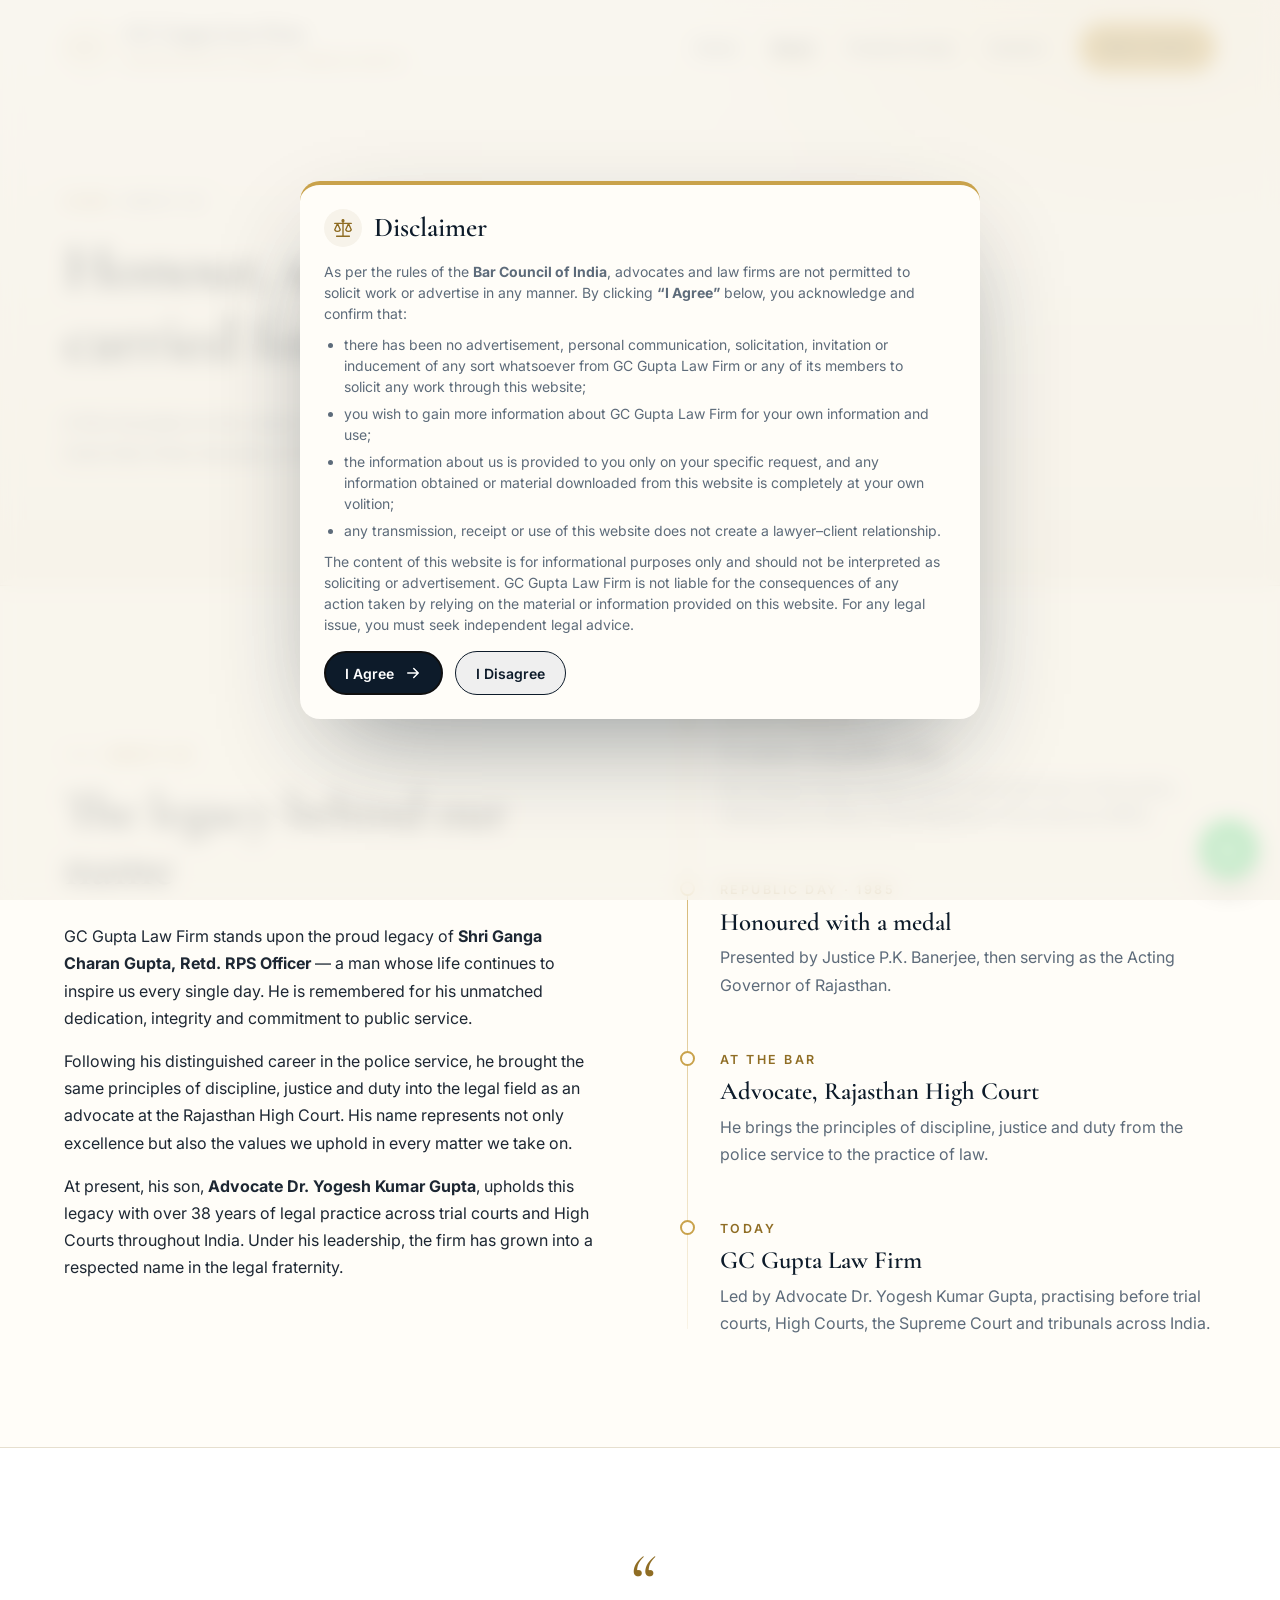
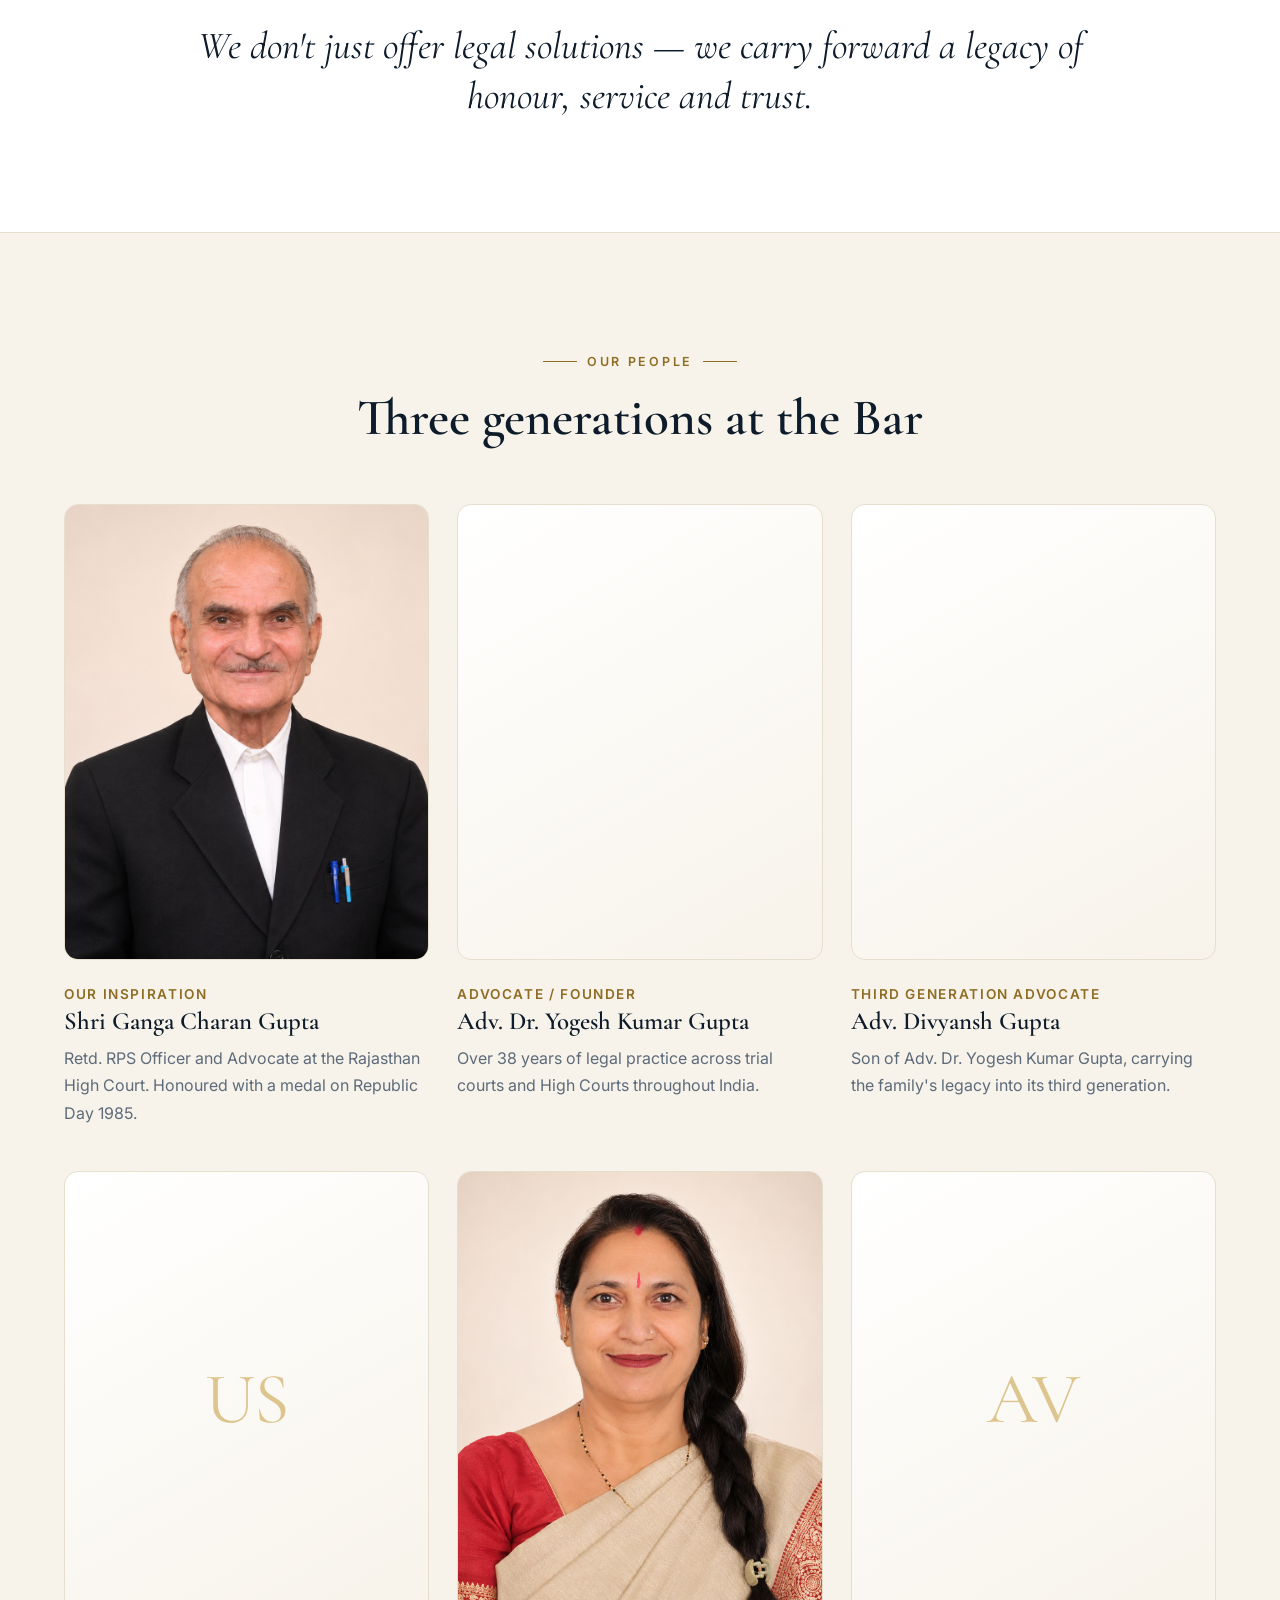
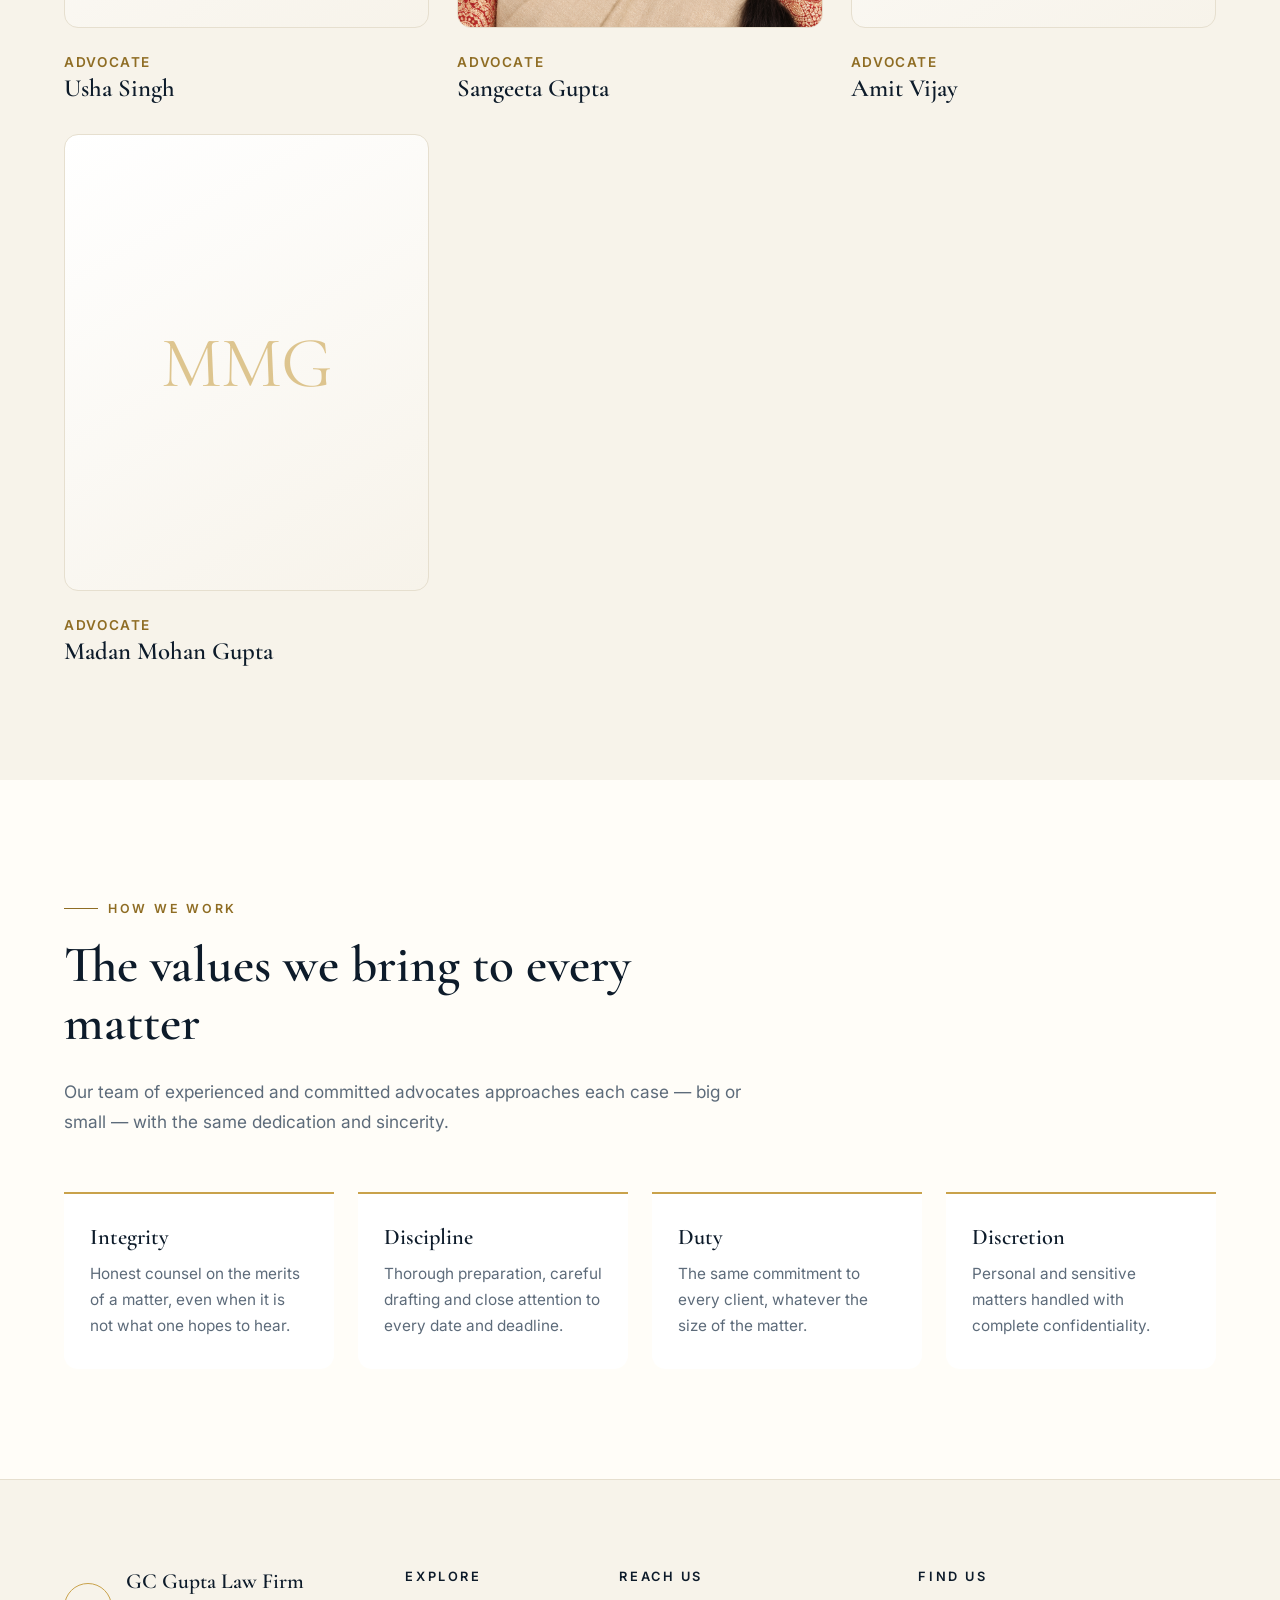
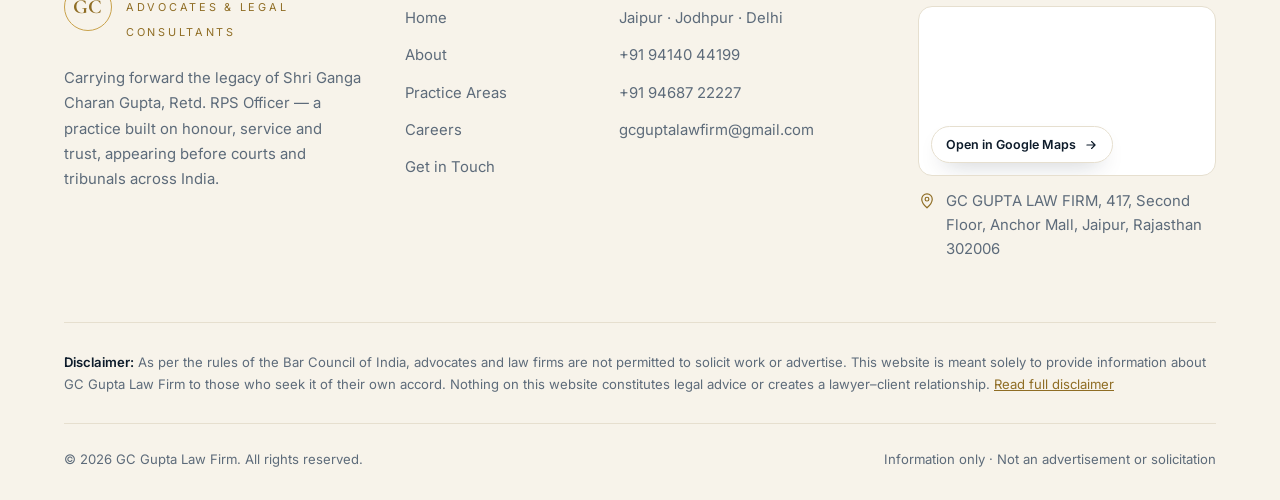
==== commit b1e49c74: "Update team titles, Retd. RPS Officer wording and 38 years of practice Co-Authored-By: Claude Opus 5" ====
--- a/about.html
+++ b/about.html
@@ -6,13 +6,13 @@
   <meta name="color-scheme" content="light only">
   <meta name="theme-color" content="#ffffff">
   <title>About Us | GC Gupta Law Firm</title>
-  <meta name="description" content="The legacy of Shri Ganga Charan Gupta, Retd. DSP, carried forward by Advocate Dr. Yogesh Kumar Gupta — over 35 years of legal practice across India.">
+  <meta name="description" content="The legacy of Shri Ganga Charan Gupta, Retd. RPS Officer, carried forward by Advocate Dr. Yogesh Kumar Gupta — over 38 years of legal practice across India.">
   <link rel="preconnect" href="https://fonts.googleapis.com">
   <link rel="preconnect" href="https://fonts.gstatic.com" crossorigin>
   <link href="https://fonts.googleapis.com/css2?family=Cormorant+Garamond:ital,wght@0,500;0,600;0,700;1,500;1,600&family=Inter:wght@400;500;600&display=swap" rel="stylesheet">
-  <link rel="stylesheet" href="assets/css/styles.css?v=footer-map-2">
+  <link rel="stylesheet" href="assets/css/styles.css?v=team-titles-1">
   <link rel="icon" href="data:image/svg+xml,%3Csvg xmlns='http://www.w3.org/2000/svg' viewBox='0 0 64 64'%3E%3Ccircle cx='32' cy='32' r='31' fill='%230d1b2a' stroke='%23c9a24b' stroke-width='2'/%3E%3Ctext x='32' y='41' text-anchor='middle' font-family='Georgia,serif' font-size='24' font-weight='700' fill='%23c9a24b'%3EGC%3C/text%3E%3C/svg%3E">
-  <script src="assets/js/main.js?v=footer-map-2" defer></script>
+  <script src="assets/js/main.js?v=team-titles-1" defer></script>
 </head>
 <body>
 
@@ -31,7 +31,7 @@
         <span class="eyebrow reveal">About Us</span>
         <h2 class="reveal reveal-d1">The legacy behind our name</h2>
         <p class="reveal reveal-d1">
-          GC Gupta Law Firm stands upon the proud legacy of <strong>Shri Ganga Charan Gupta, Retd. DSP</strong> — a man whose life
+          GC Gupta Law Firm stands upon the proud legacy of <strong>Shri Ganga Charan Gupta, Retd. RPS Officer</strong> — a man whose life
           continues to inspire us every single day. He is remembered for his unmatched dedication, integrity and commitment to public service.
         </p>
         <p class="reveal reveal-d2">
@@ -40,7 +40,7 @@
           we uphold in every matter we take on.
         </p>
         <p class="reveal reveal-d2">
-          At present, his son, <strong>Advocate Dr. Yogesh Kumar Gupta</strong>, upholds this legacy with over 35 years of legal
+          At present, his son, <strong>Advocate Dr. Yogesh Kumar Gupta</strong>, upholds this legacy with over 38 years of legal
           practice across trial courts and High Courts throughout India. Under his leadership, the firm has grown into a respected
           name in the legal fraternity.
         </p>
@@ -50,7 +50,7 @@
           <div class="tl">
             <span class="tl__when">Police Service</span>
             <h3>A career of public duty</h3>
-            <p>Shri Ganga Charan Gupta serves with distinction in the police, retiring as Deputy Superintendent of Police.</p>
+            <p>Shri Ganga Charan Gupta serves with distinction in the police, retiring as an officer of the Rajasthan Police Service (RPS).</p>
           </div>
           <div class="tl">
             <span class="tl__when">Republic Day · 1985</span>
@@ -91,35 +91,39 @@
           <div class="member__photo member__photo--image"><img class="portrait-image" src="assets/Images/GC%20Gupta.png" alt="Shri Ganga Charan Gupta" width="1448" height="1086" loading="lazy" decoding="async"></div>
           <span>Our Inspiration</span>
           <h3>Shri Ganga Charan Gupta</h3>
-          <p>Retd. DSP and advocate at the Rajasthan High Court. Honoured with a medal on Republic Day 1985.</p>
+          <p>Retd. RPS Officer and Advocate at the Rajasthan High Court. Honoured with a medal on Republic Day 1985.</p>
         </div>
         <div class="member portrait-reveal reveal reveal-d1">
           <div class="member__photo member__photo--image"><img class="portrait-image" src="assets/Images/YKG.png" alt="Adv. Dr. Yogesh Kumar Gupta" width="1122" height="1402" loading="lazy" decoding="async"></div>
-          <span>Advocate</span>
+          <span>Advocate / Founder</span>
           <h3>Adv. Dr. Yogesh Kumar Gupta</h3>
-          <p>Over 35 years of legal practice across trial courts and High Courts throughout India.</p>
+          <p>Over 38 years of legal practice across trial courts and High Courts throughout India.</p>
         </div>
         <div class="member portrait-reveal reveal reveal-d2">
           <div class="member__photo member__photo--image"><img class="portrait-image" src="assets/Images/Divyansh%20Gupta.png" alt="Adv. Divyansh Gupta" width="1122" height="1402" loading="lazy" decoding="async"></div>
-          <span>Third Generation</span>
+          <span>Third Generation Advocate</span>
           <h3>Adv. Divyansh Gupta</h3>
           <!-- TODO: add qualifications, enrolment and practice areas -->
           <p>Son of Adv. Dr. Yogesh Kumar Gupta, carrying the family's legacy into its third generation.</p>
         </div>
         <div class="member reveal">
           <div class="member__photo" aria-hidden="true">US</div>
+          <span>Advocate</span>
           <h3>Usha Singh</h3>
         </div>
         <div class="member portrait-reveal reveal">
           <div class="member__photo member__photo--image"><img class="portrait-image" src="assets/Images/Sangeeta%20Gupta.png" alt="Sangeeta Gupta" width="1122" height="1402" loading="lazy" decoding="async"></div>
+          <span>Advocate</span>
           <h3>Sangeeta Gupta</h3>
         </div>
         <div class="member reveal">
           <div class="member__photo" aria-hidden="true">AV</div>
+          <span>Advocate</span>
           <h3>Amit Vijay</h3>
         </div>
         <div class="member reveal">
           <div class="member__photo" aria-hidden="true">MMG</div>
+          <span>Advocate</span>
           <h3>Madan Mohan Gupta</h3>
         </div>
       </div>
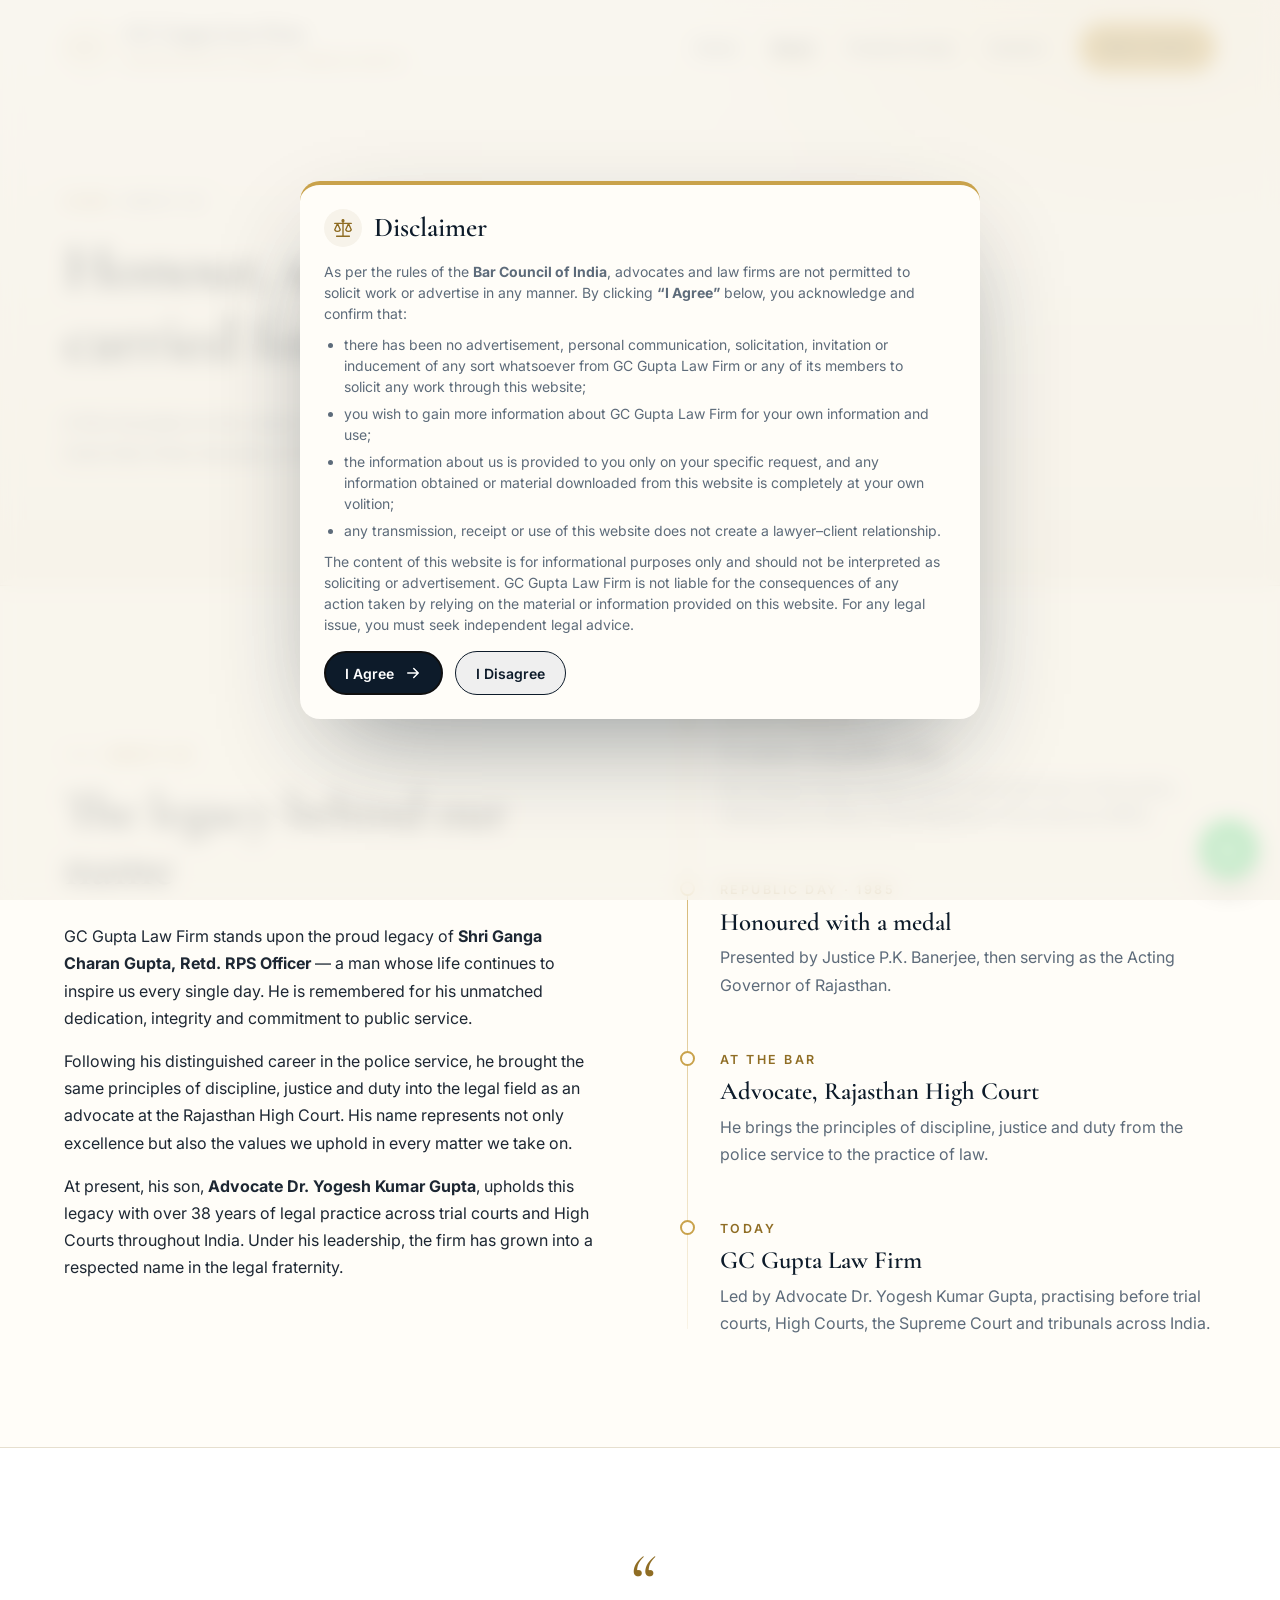
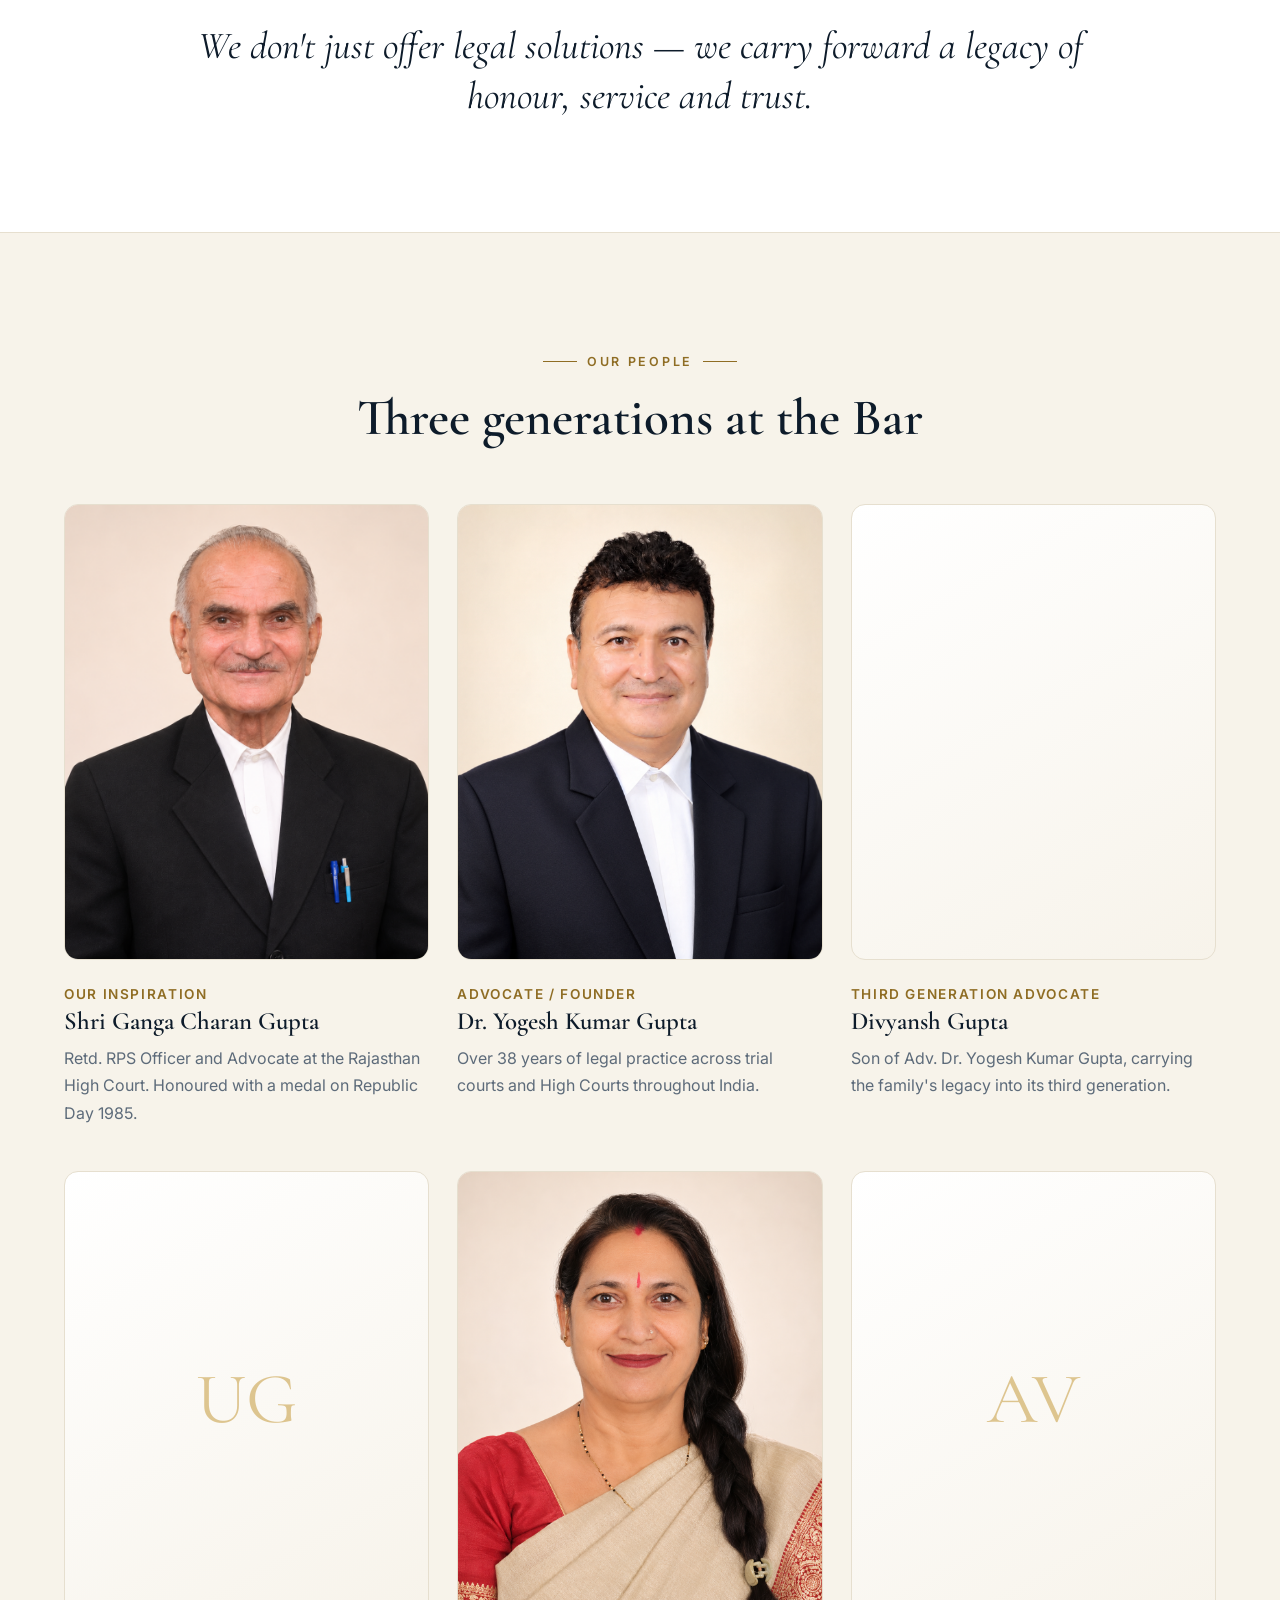
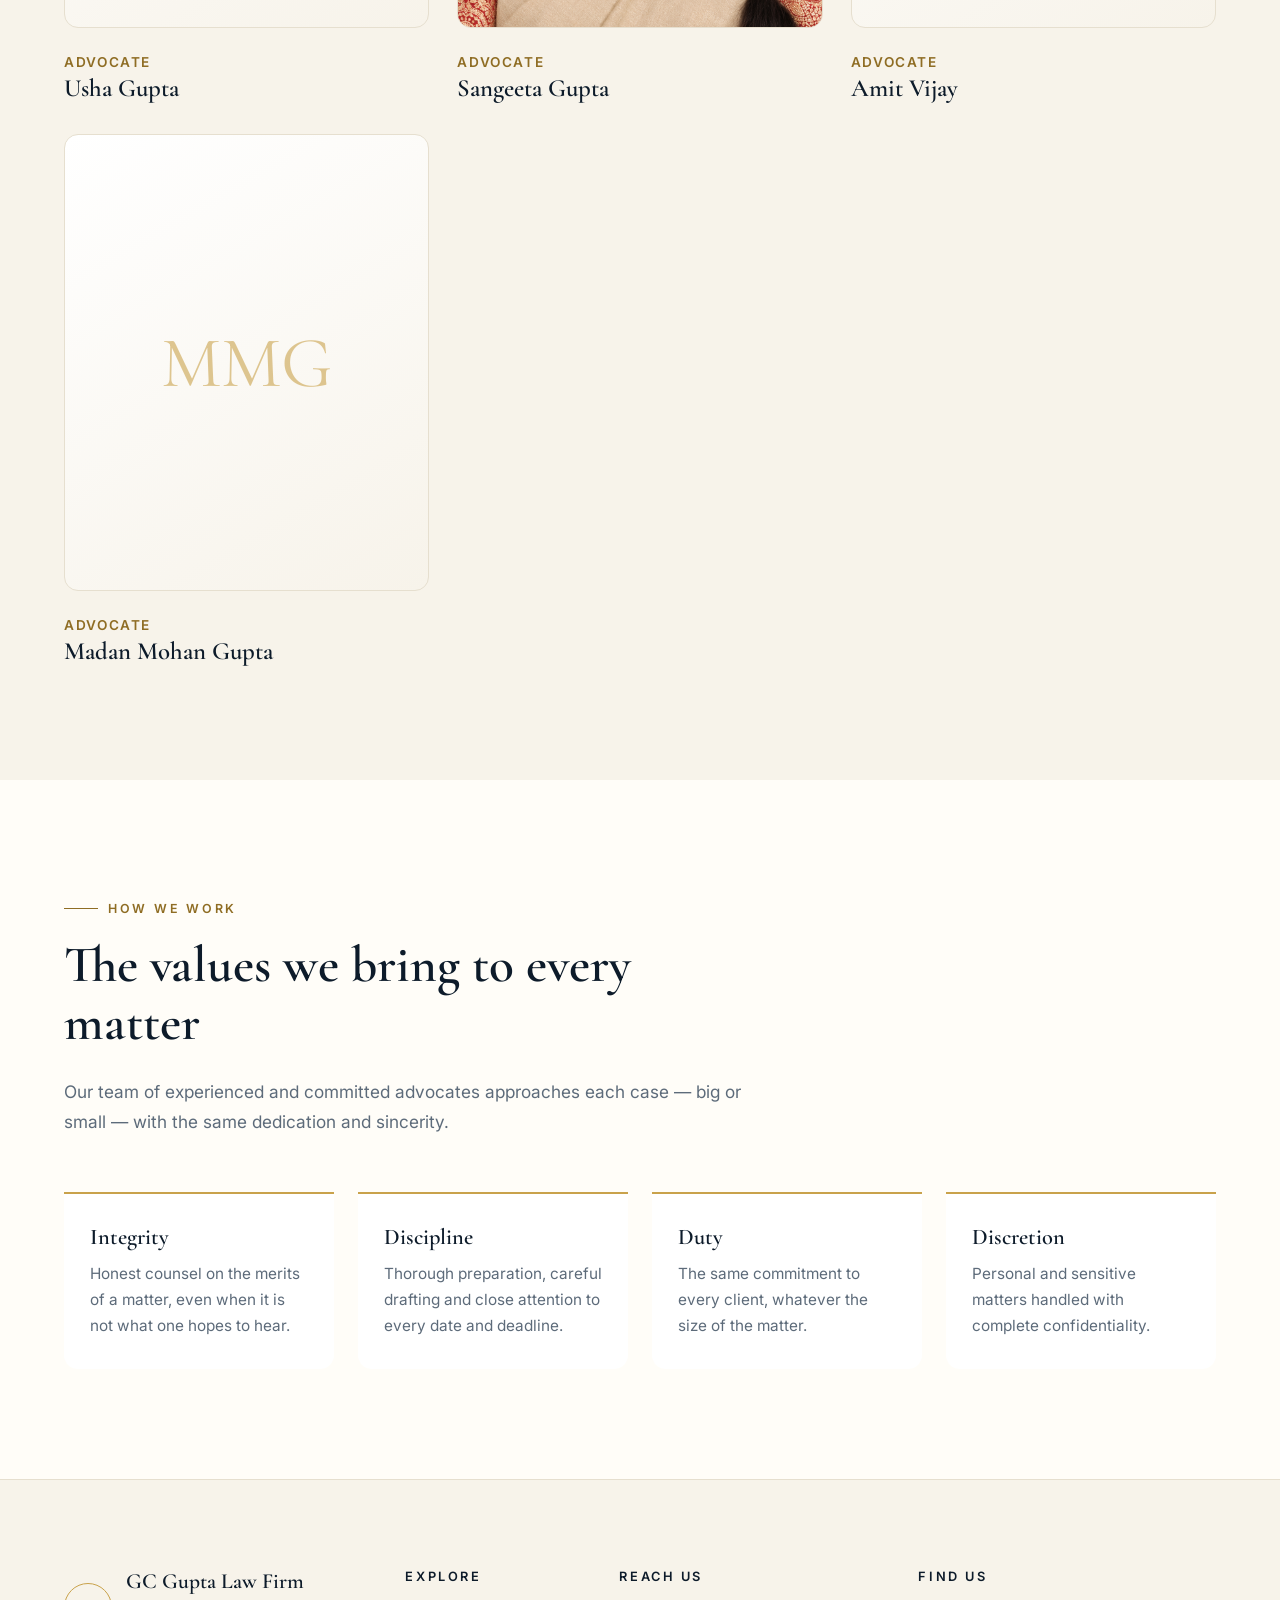
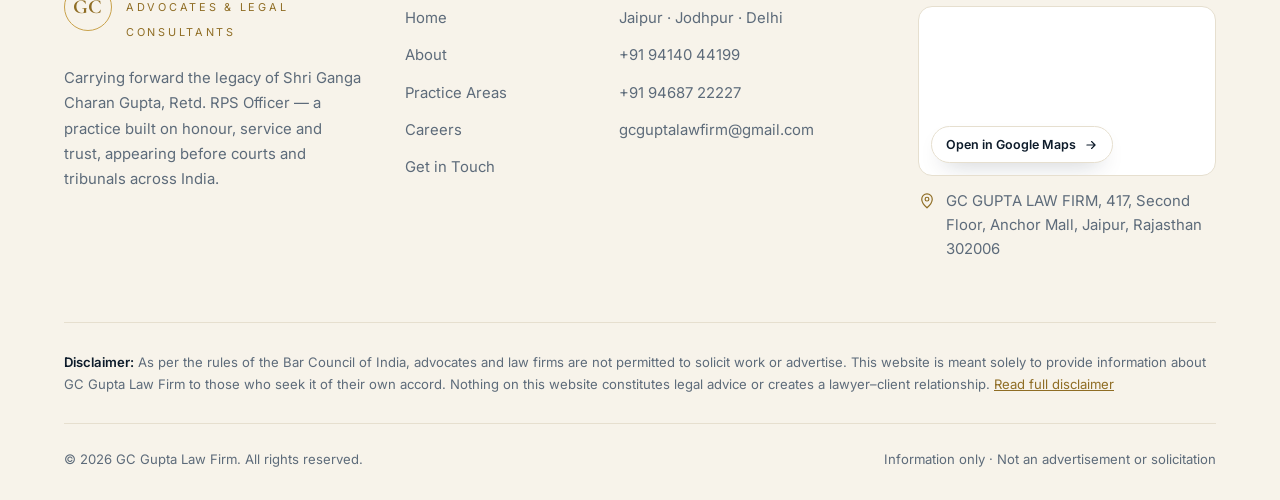
==== commit 40fb2276: "Drop Adv. prefix from team names and rename Usha Singh to Usha Gupta Co-Authored-By: Claude Opus 5.5" ====
--- a/about.html
+++ b/about.html
@@ -94,22 +94,22 @@
           <p>Retd. RPS Officer and Advocate at the Rajasthan High Court. Honoured with a medal on Republic Day 1985.</p>
         </div>
         <div class="member portrait-reveal reveal reveal-d1">
-          <div class="member__photo member__photo--image"><img class="portrait-image" src="assets/Images/YKG.png" alt="Adv. Dr. Yogesh Kumar Gupta" width="1122" height="1402" loading="lazy" decoding="async"></div>
+          <div class="member__photo member__photo--image"><img class="portrait-image" src="assets/Images/YKG.png" alt="Dr. Yogesh Kumar Gupta" width="1122" height="1402" loading="lazy" decoding="async"></div>
           <span>Advocate / Founder</span>
-          <h3>Adv. Dr. Yogesh Kumar Gupta</h3>
+          <h3>Dr. Yogesh Kumar Gupta</h3>
           <p>Over 38 years of legal practice across trial courts and High Courts throughout India.</p>
         </div>
         <div class="member portrait-reveal reveal reveal-d2">
-          <div class="member__photo member__photo--image"><img class="portrait-image" src="assets/Images/Divyansh%20Gupta.png" alt="Adv. Divyansh Gupta" width="1122" height="1402" loading="lazy" decoding="async"></div>
+          <div class="member__photo member__photo--image"><img class="portrait-image" src="assets/Images/Divyansh%20Gupta.png" alt="Divyansh Gupta" width="1122" height="1402" loading="lazy" decoding="async"></div>
           <span>Third Generation Advocate</span>
-          <h3>Adv. Divyansh Gupta</h3>
+          <h3>Divyansh Gupta</h3>
           <!-- TODO: add qualifications, enrolment and practice areas -->
           <p>Son of Adv. Dr. Yogesh Kumar Gupta, carrying the family's legacy into its third generation.</p>
         </div>
         <div class="member reveal">
-          <div class="member__photo" aria-hidden="true">US</div>
+          <div class="member__photo" aria-hidden="true">UG</div>
           <span>Advocate</span>
-          <h3>Usha Singh</h3>
+          <h3>Usha Gupta</h3>
         </div>
         <div class="member portrait-reveal reveal">
           <div class="member__photo member__photo--image"><img class="portrait-image" src="assets/Images/Sangeeta%20Gupta.png" alt="Sangeeta Gupta" width="1122" height="1402" loading="lazy" decoding="async"></div>
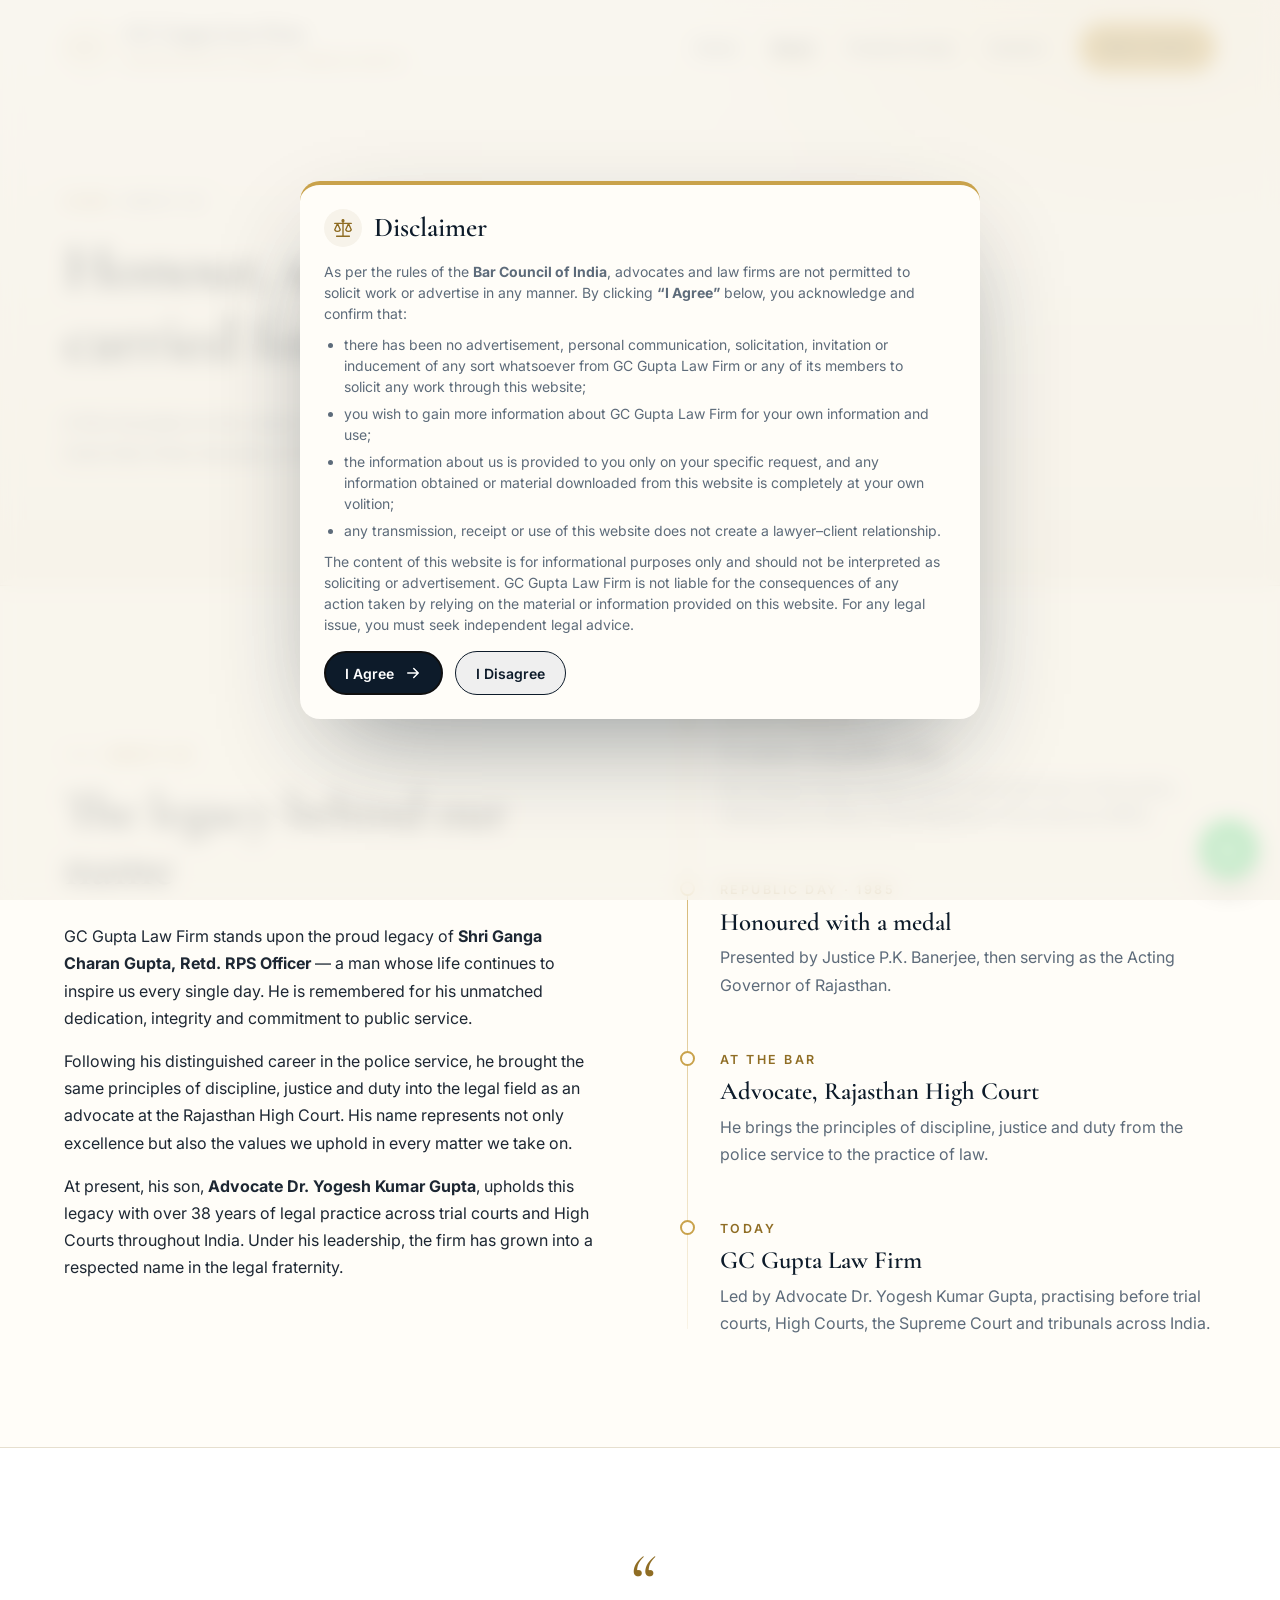
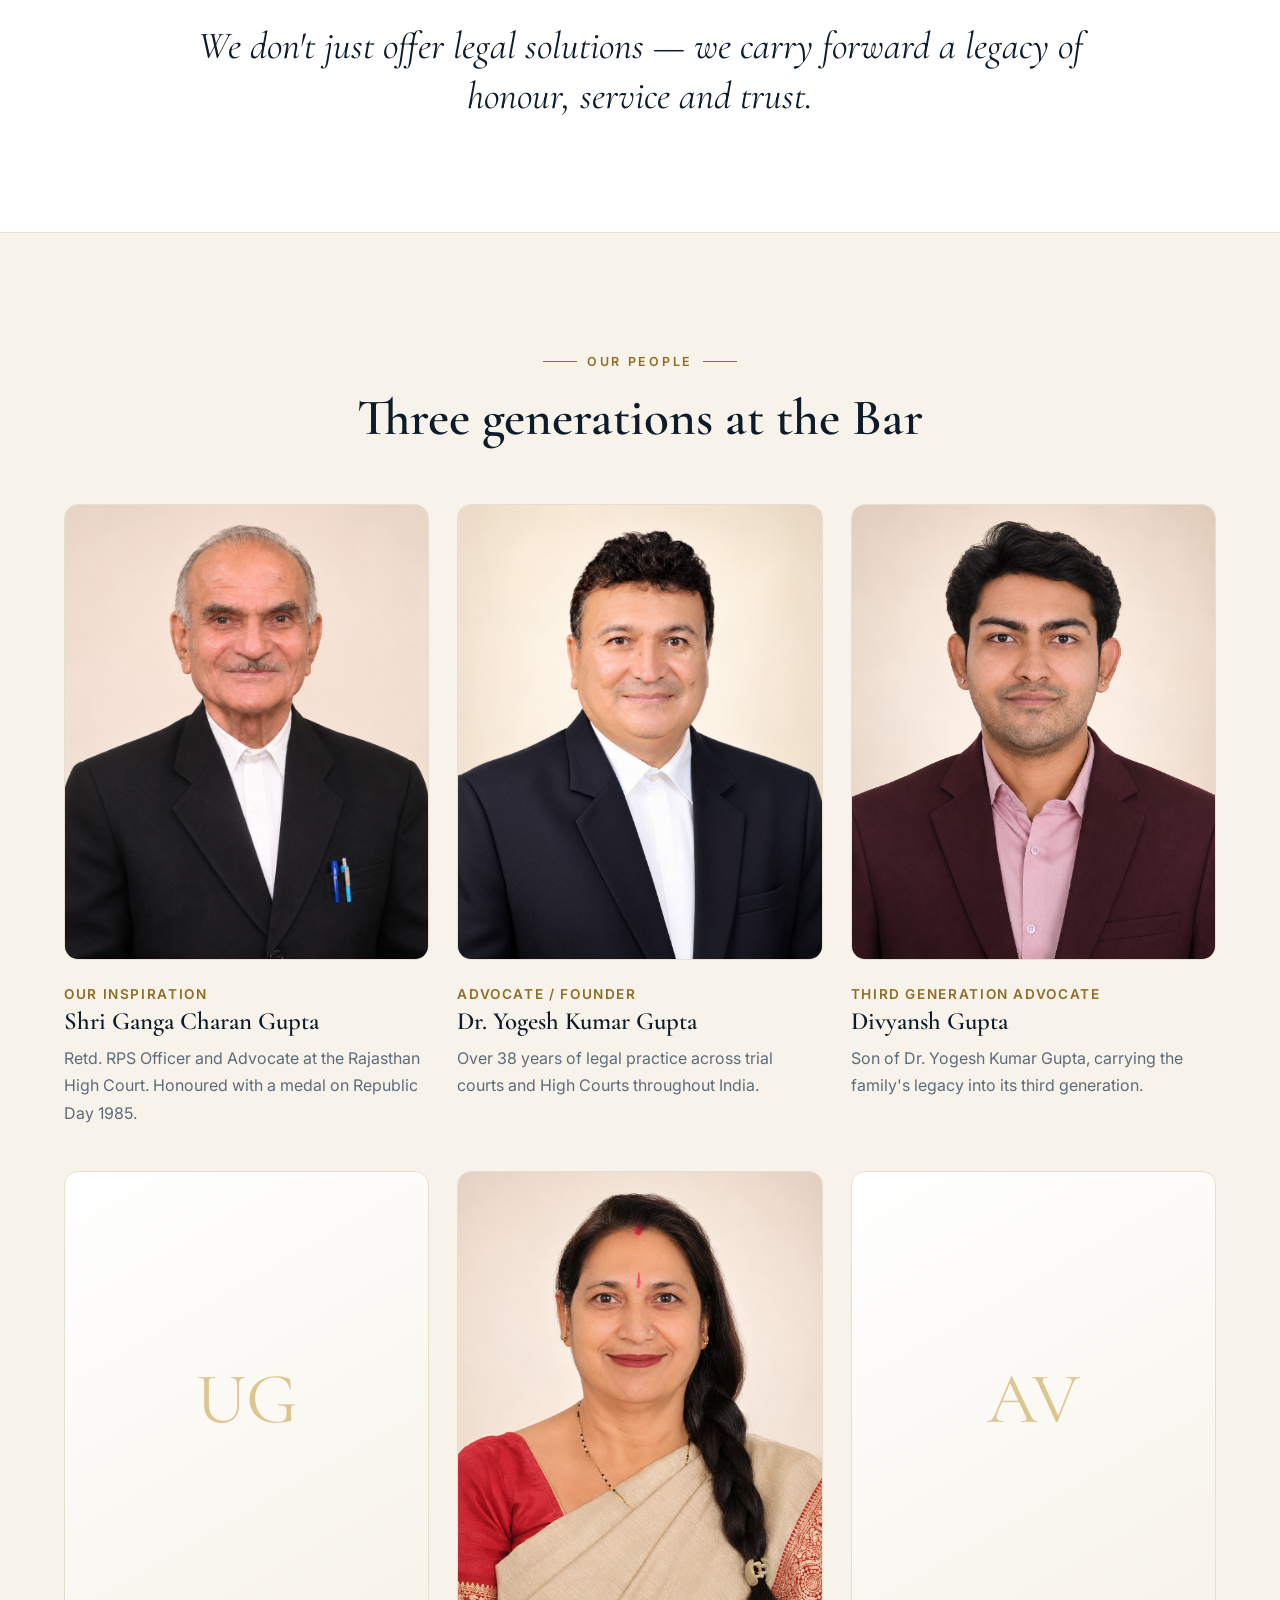
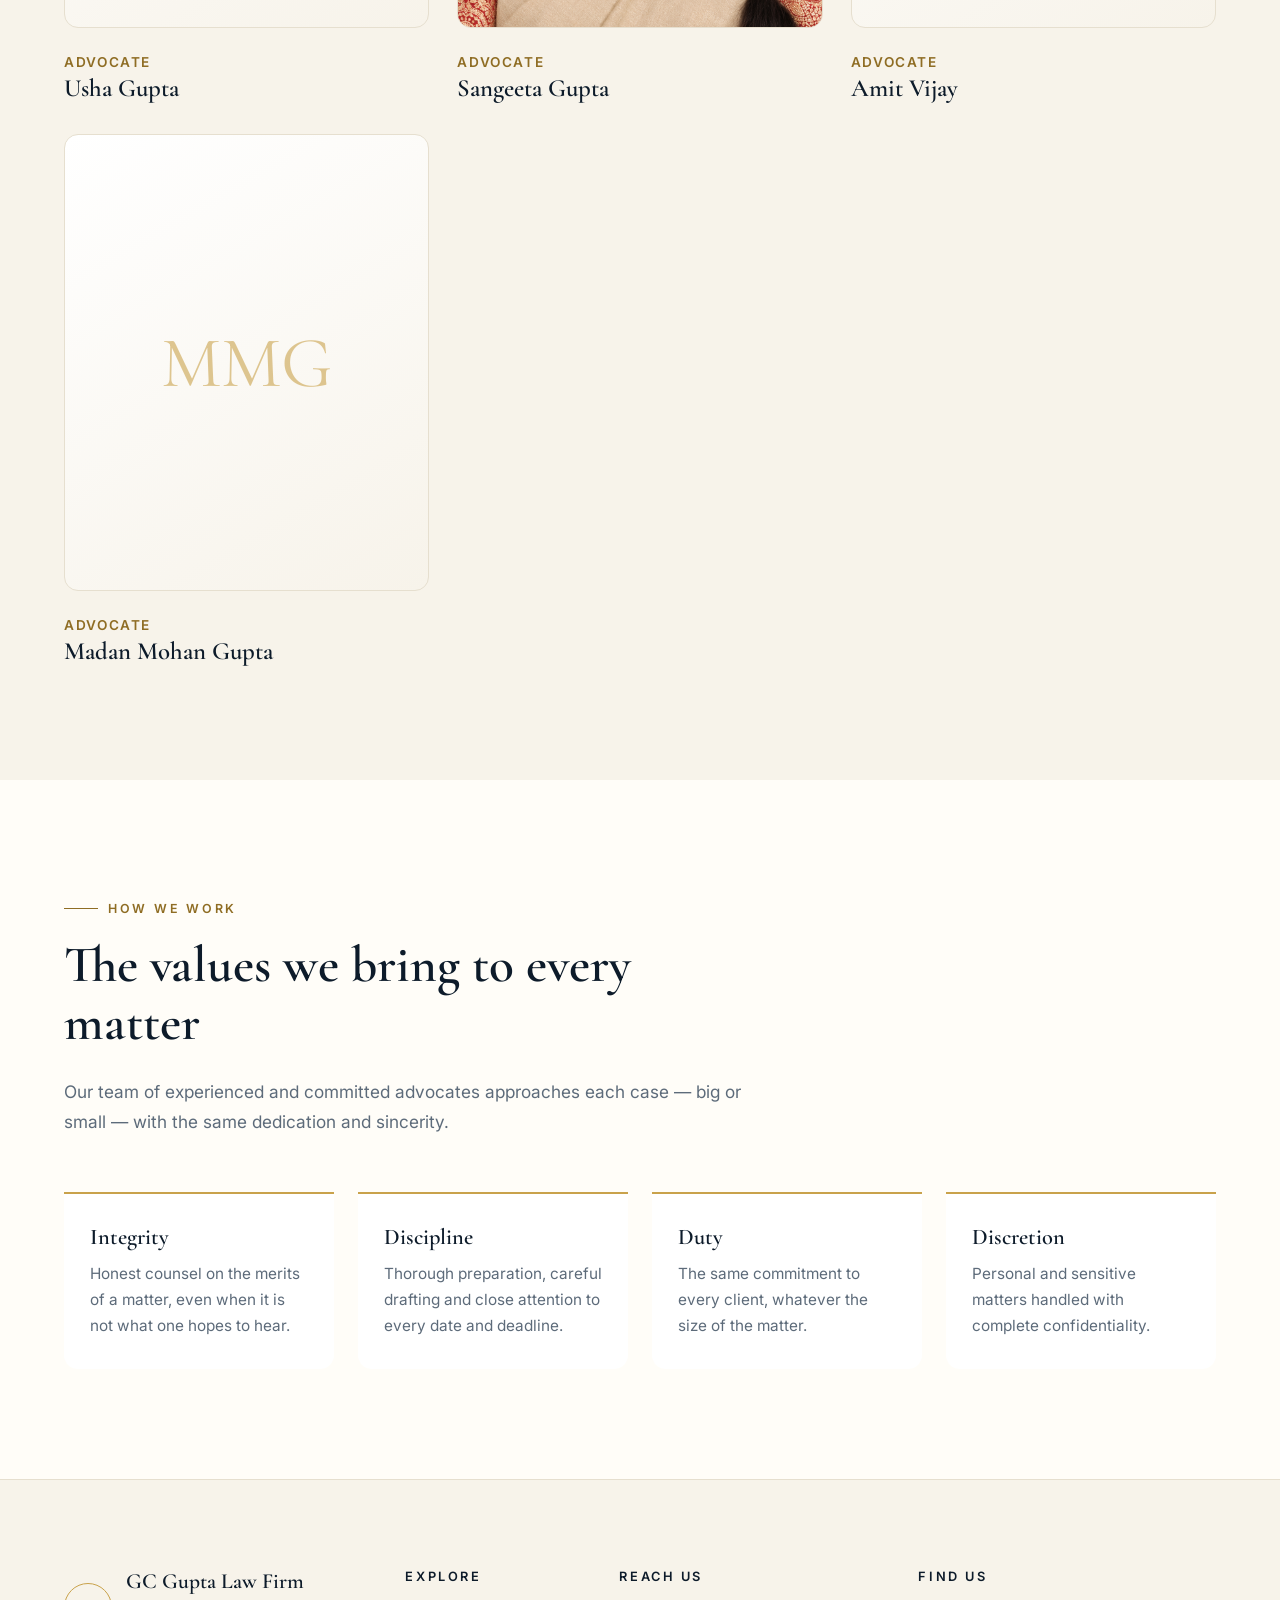
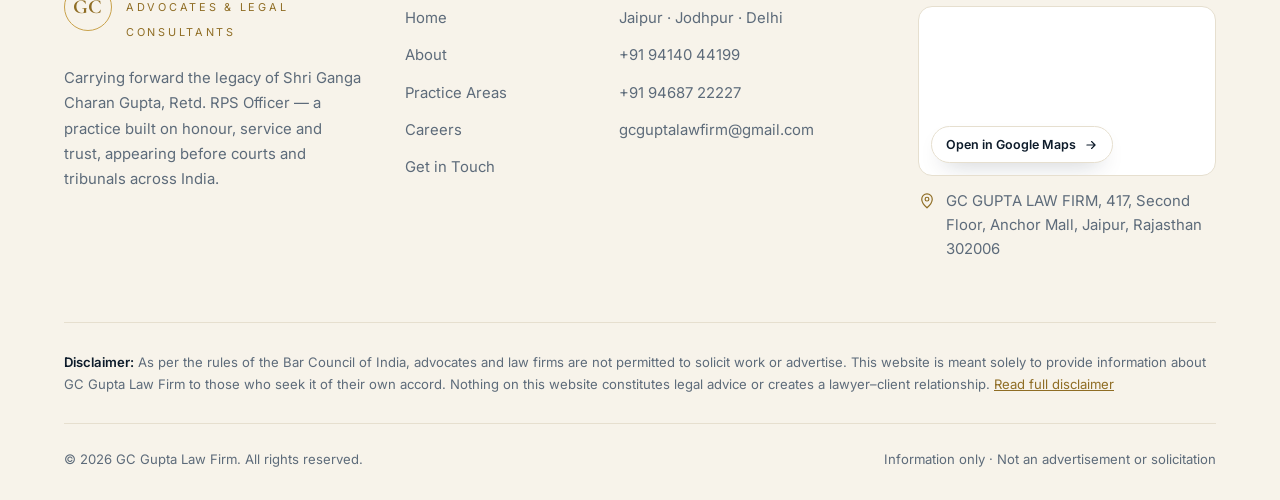
==== commit 9b329632: "Drop Adv. prefix from Divyansh Gupta's description Co-Authored-By: Claude Opus 5.5 <noreply@anthropi" ====
--- a/about.html
+++ b/about.html
@@ -104,7 +104,7 @@
           <span>Third Generation Advocate</span>
           <h3>Divyansh Gupta</h3>
           <!-- TODO: add qualifications, enrolment and practice areas -->
-          <p>Son of Adv. Dr. Yogesh Kumar Gupta, carrying the family's legacy into its third generation.</p>
+          <p>Son of Dr. Yogesh Kumar Gupta, carrying the family's legacy into its third generation.</p>
         </div>
         <div class="member reveal">
           <div class="member__photo" aria-hidden="true">UG</div>
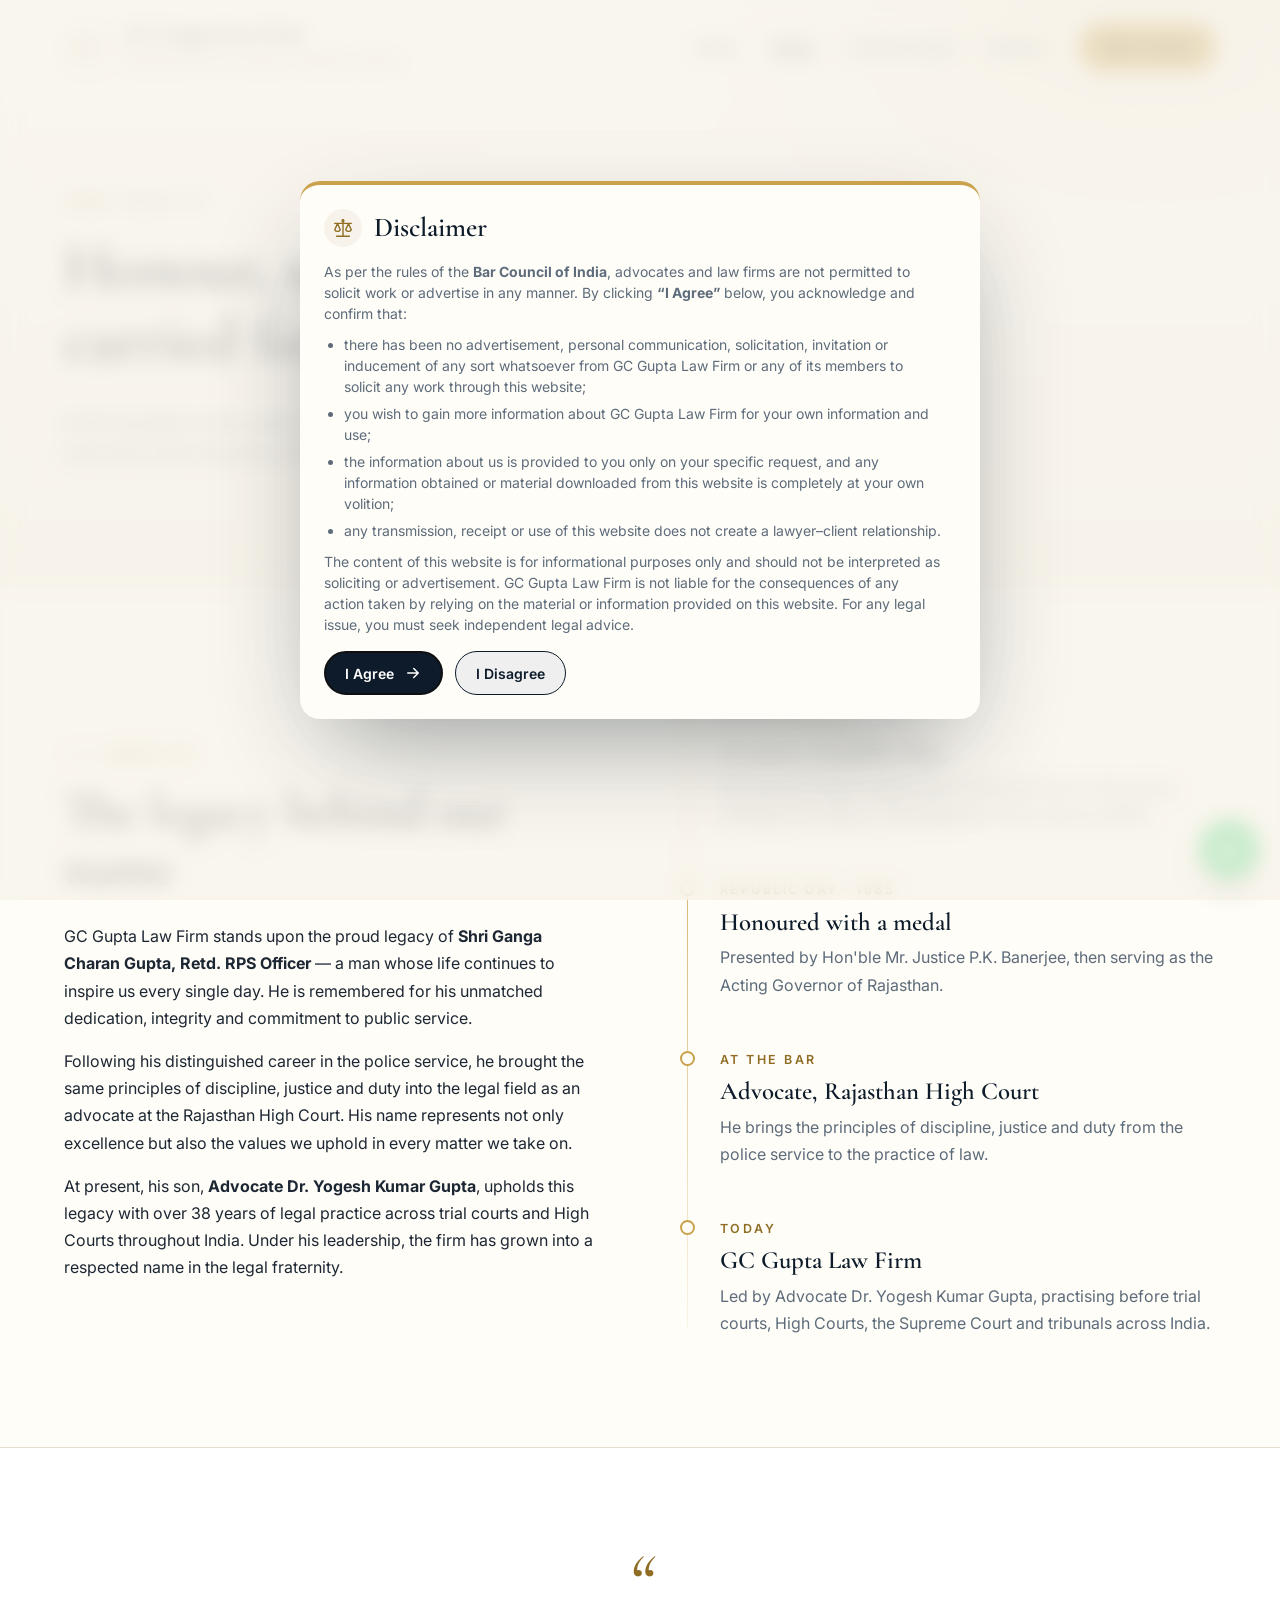
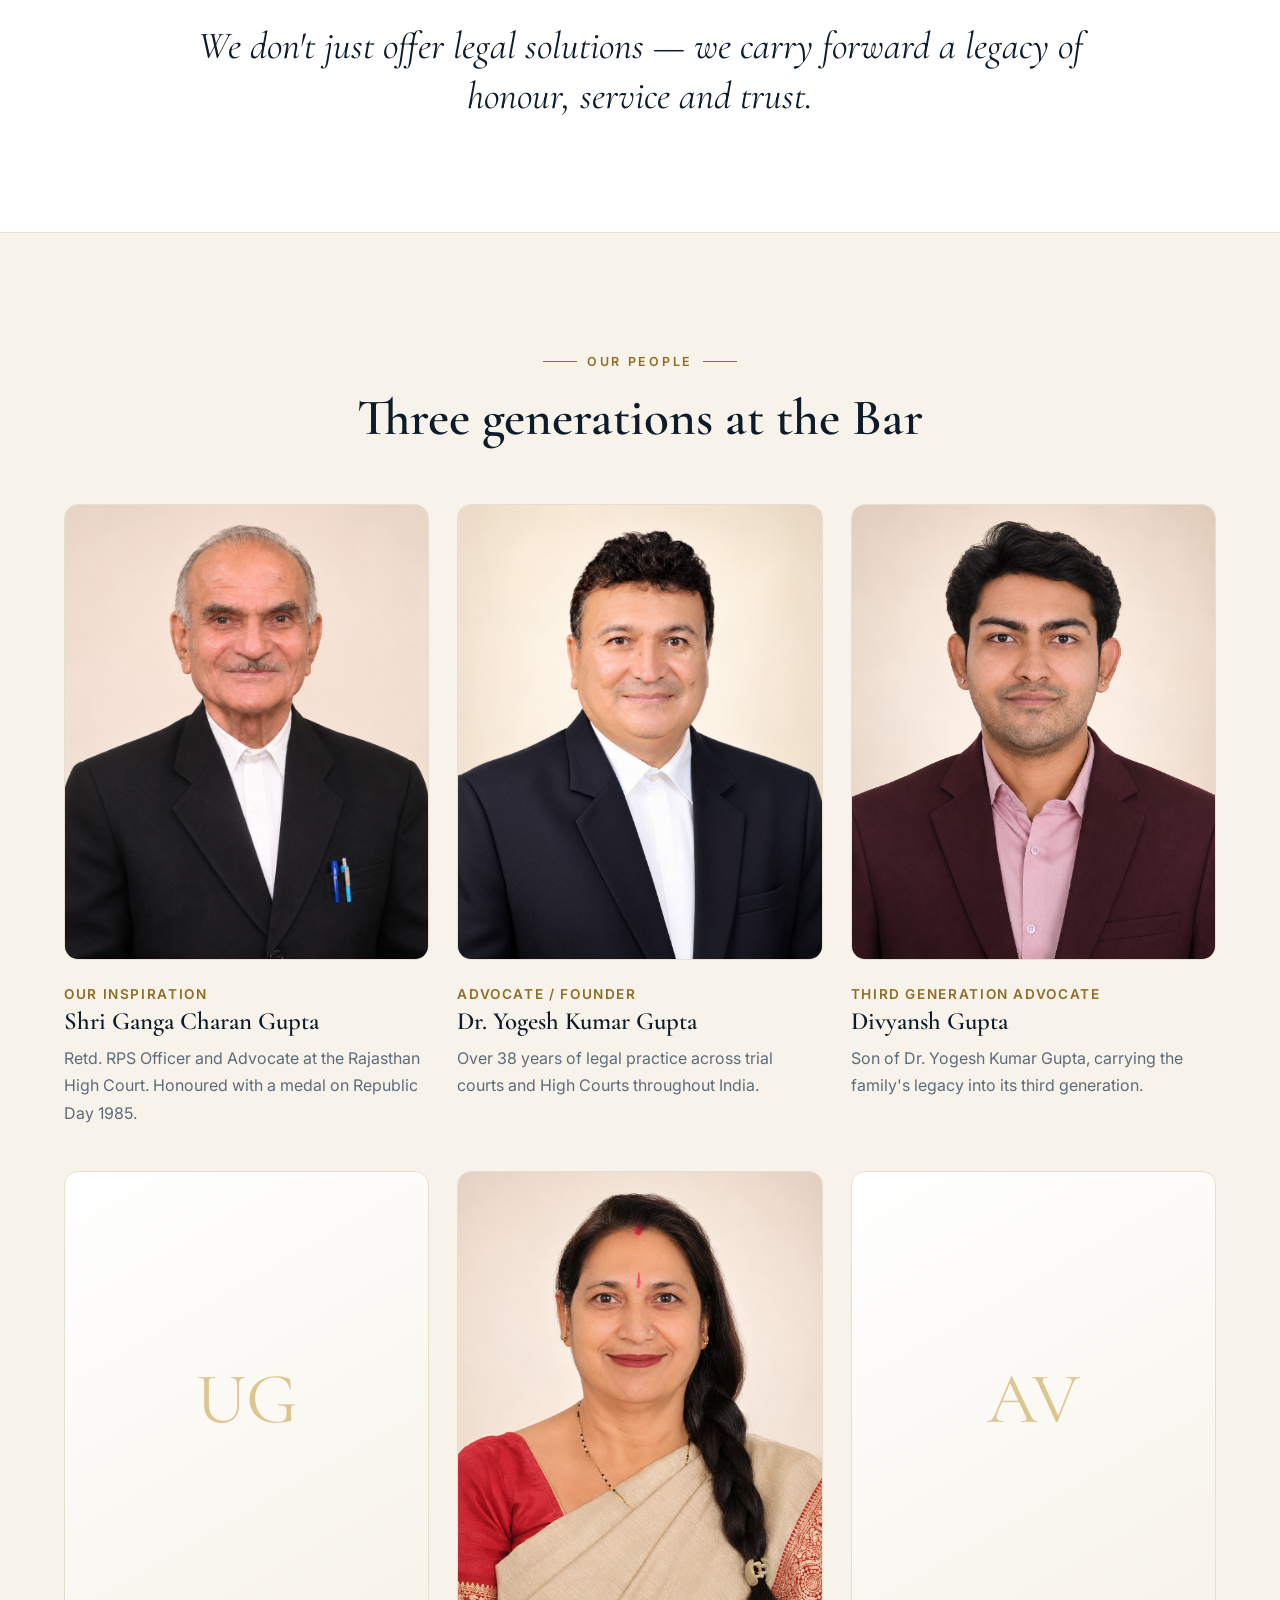
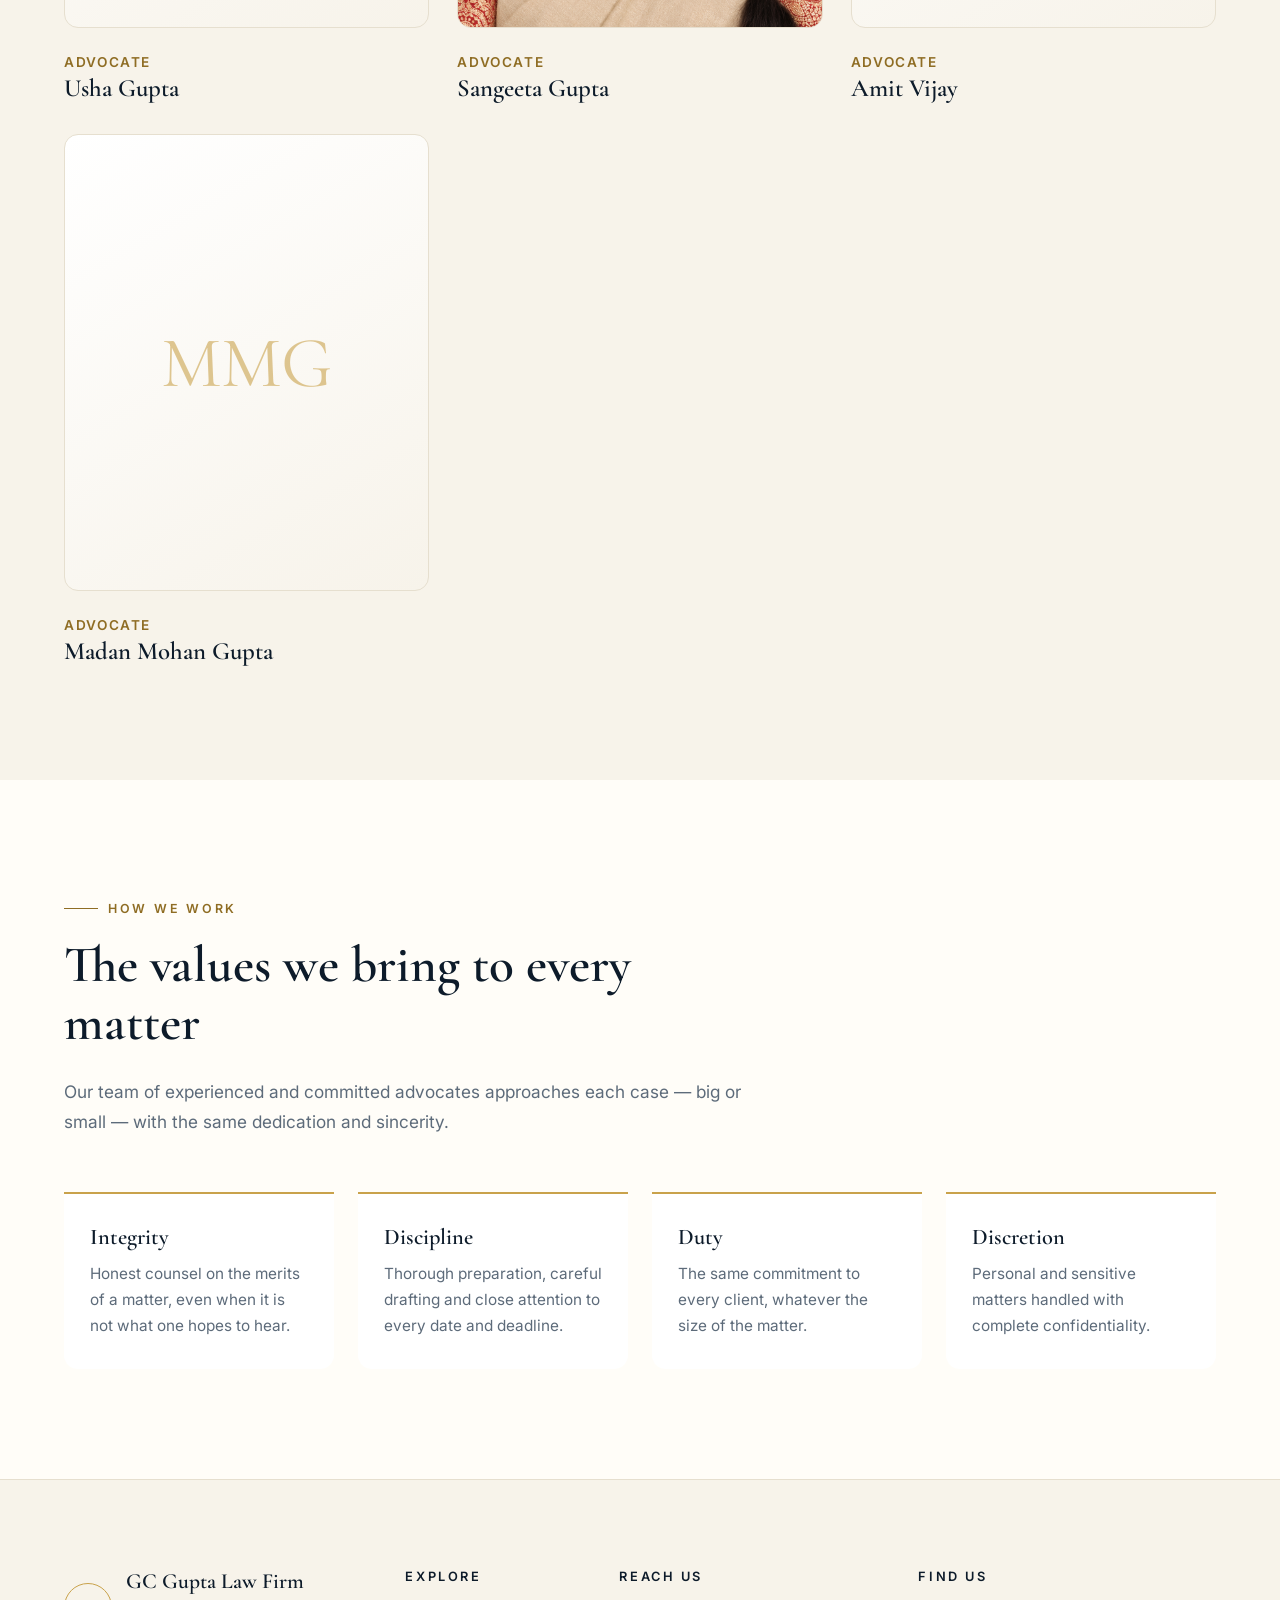
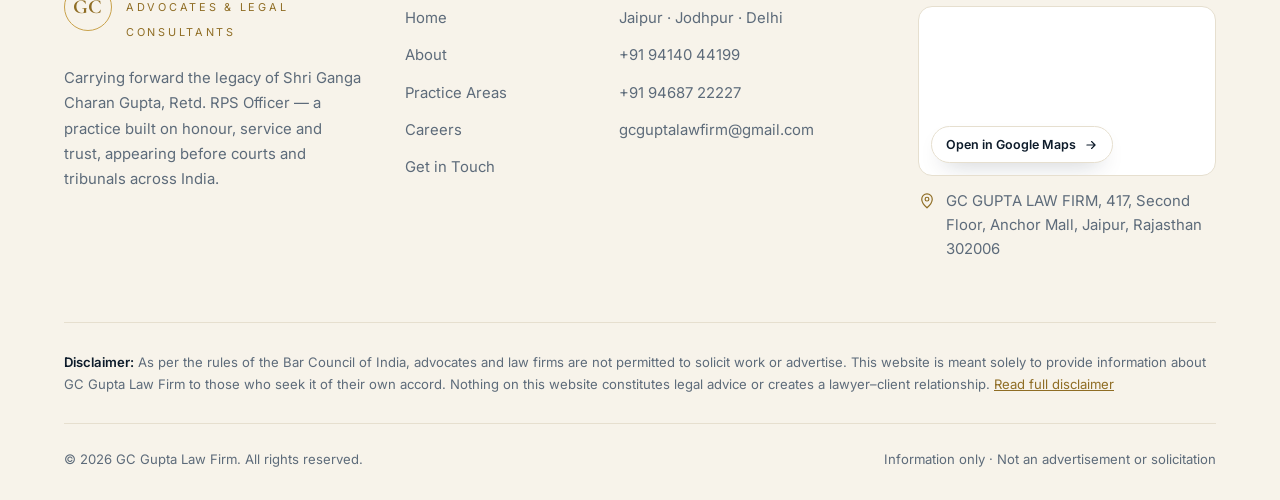
==== commit 9de3990c: "Add Hon'ble Mr. before Justice P.K. Banerjee Co-Authored-By: Claude Opus 5.5 <noreply@anthropic.com>" ====
--- a/about.html
+++ b/about.html
@@ -55,7 +55,7 @@
           <div class="tl">
             <span class="tl__when">Republic Day · 1985</span>
             <h3>Honoured with a medal</h3>
-            <p>Presented by Justice P.K. Banerjee, then serving as the Acting Governor of Rajasthan.</p>
+            <p>Presented by Hon'ble Mr. Justice P.K. Banerjee, then serving as the Acting Governor of Rajasthan.</p>
           </div>
           <div class="tl">
             <span class="tl__when">At the Bar</span>
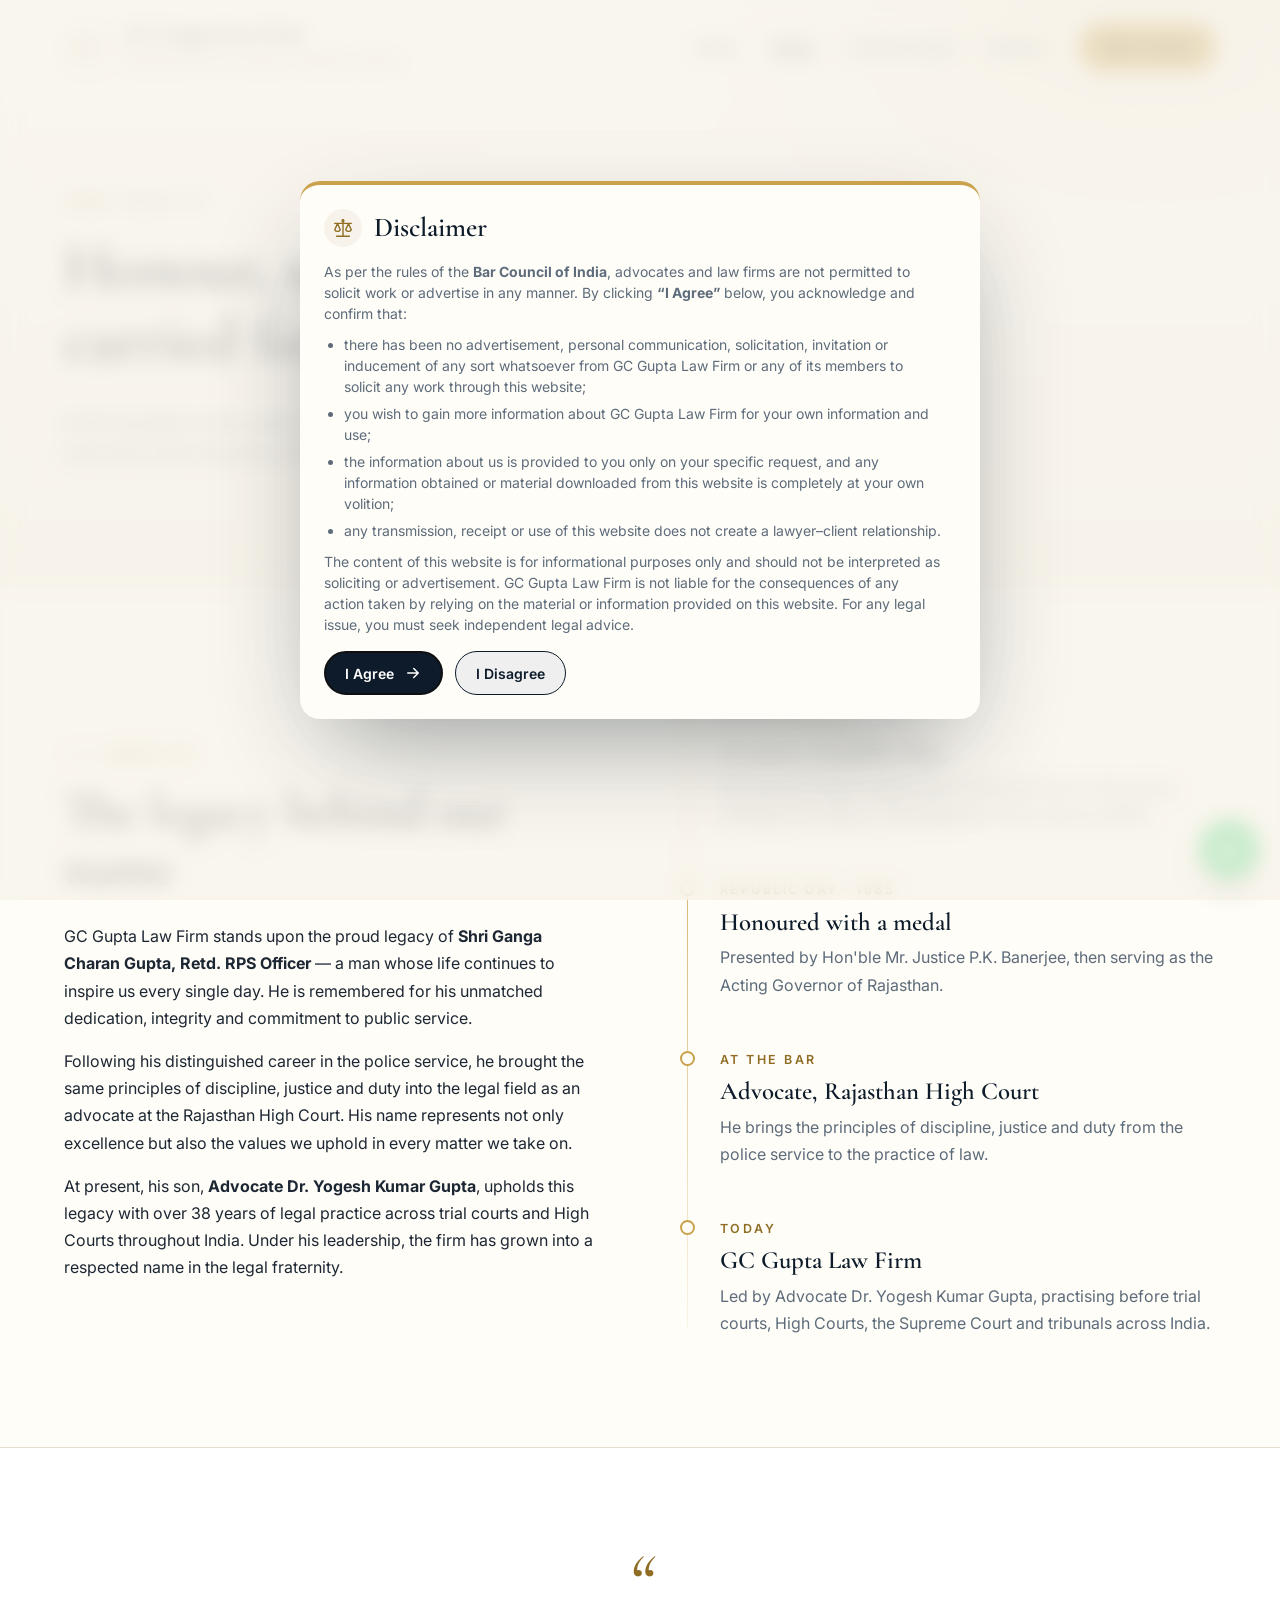
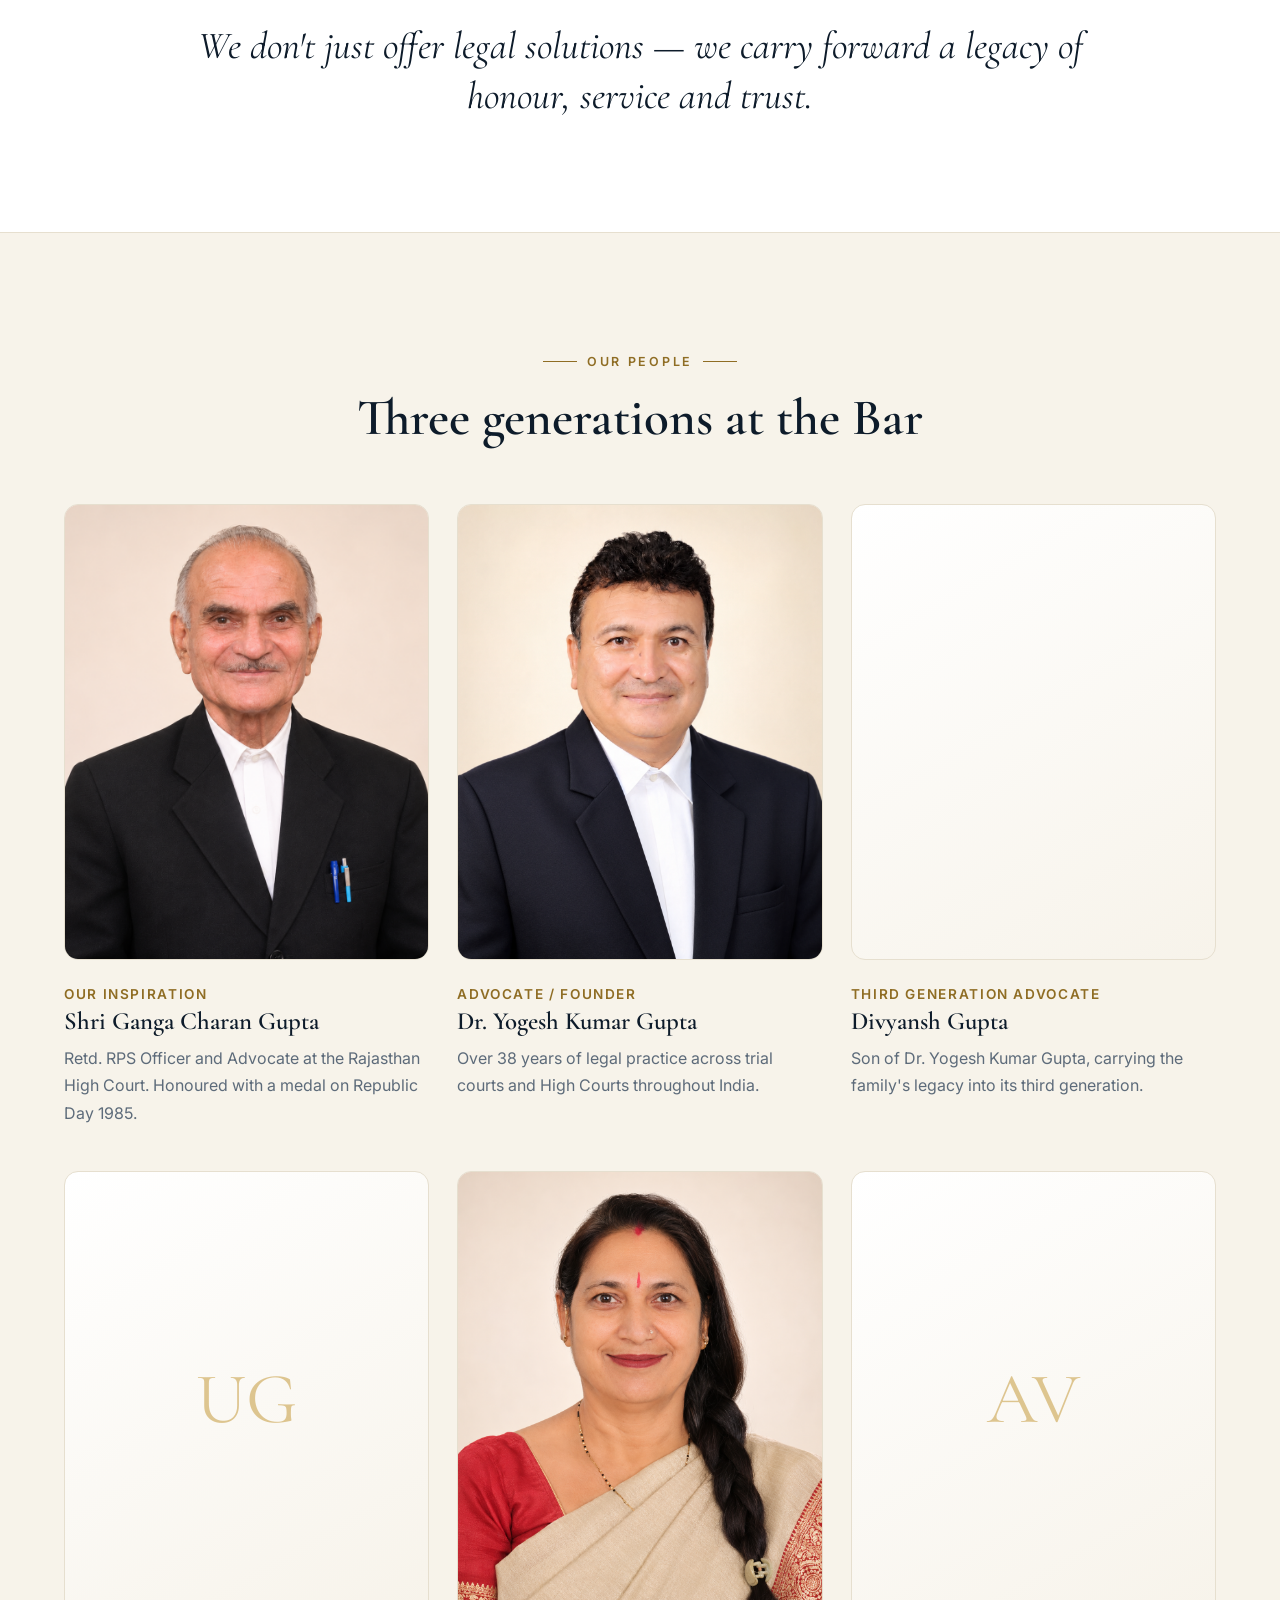
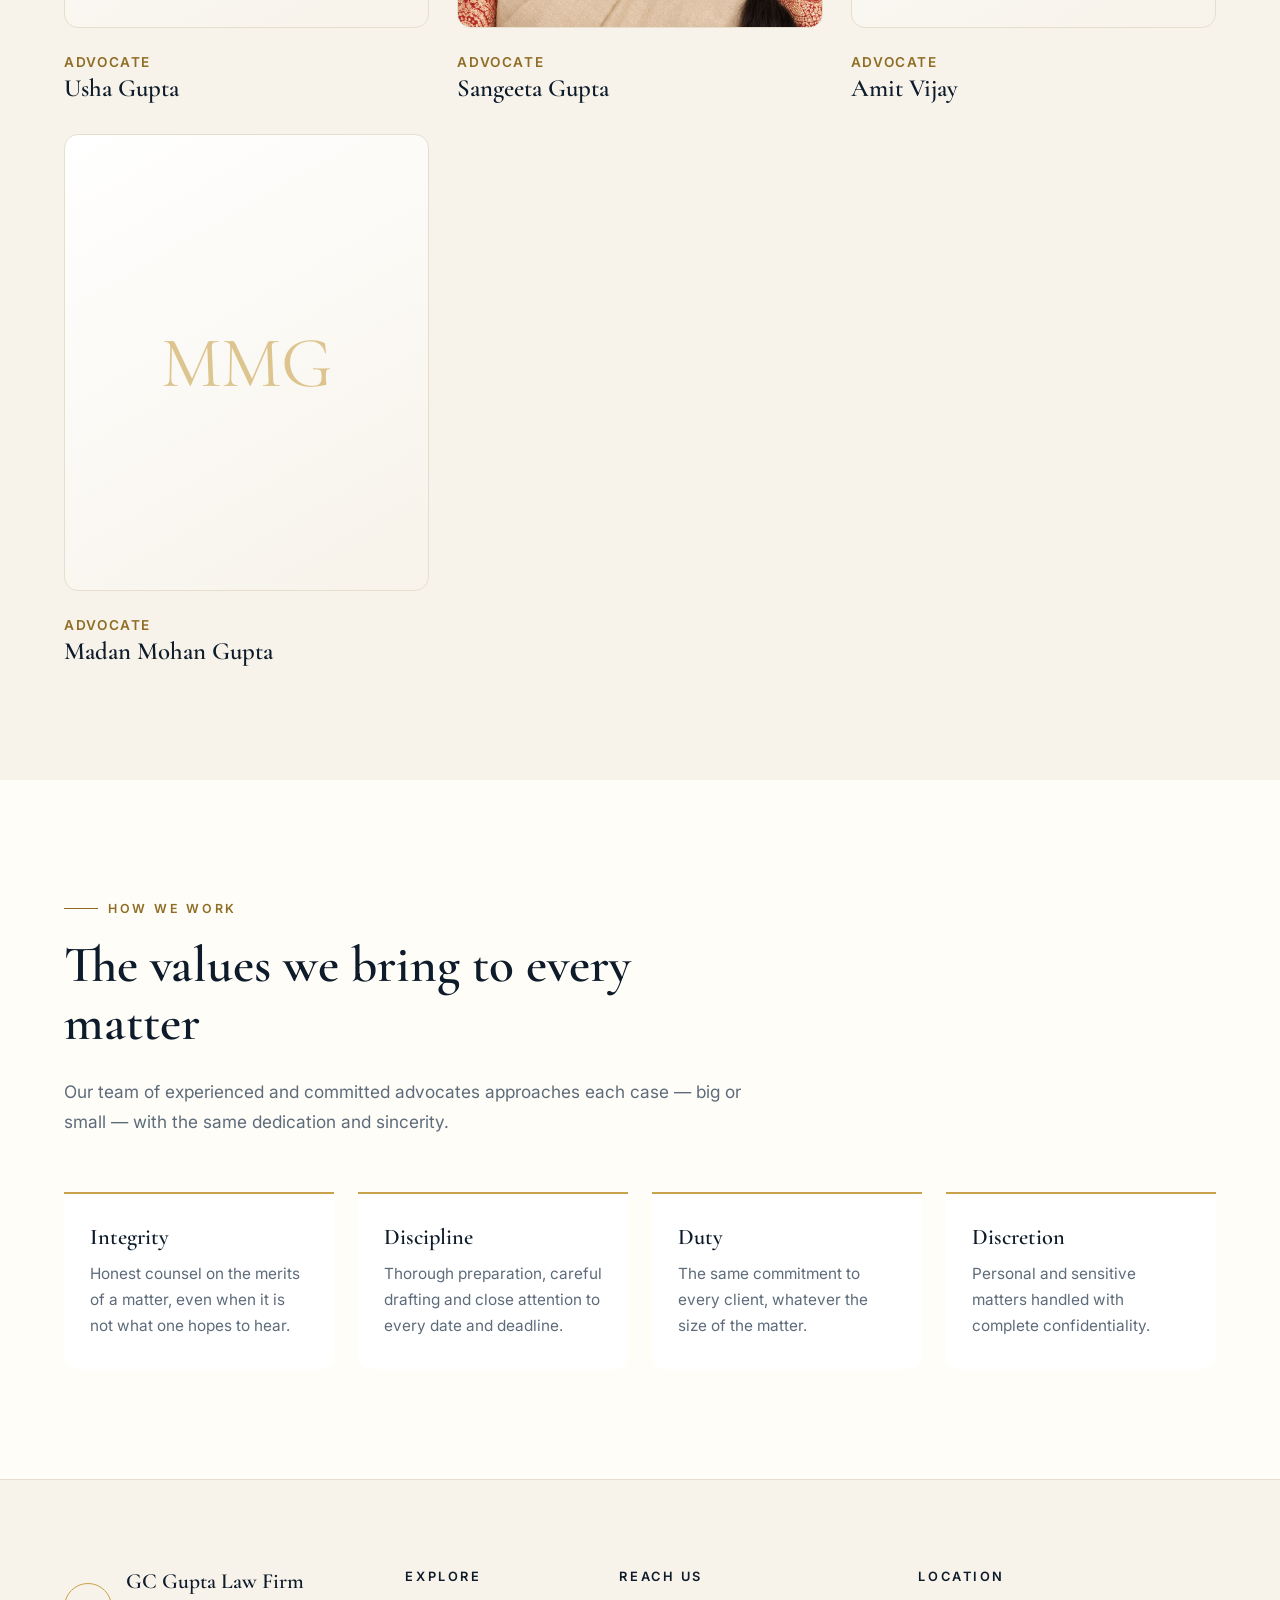
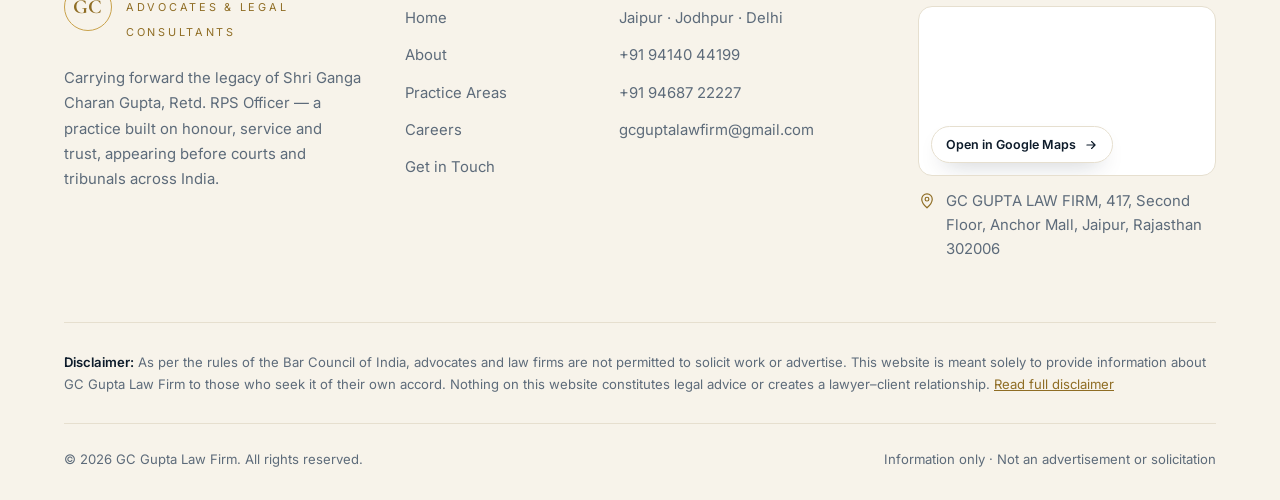
==== commit efb8c55e: "Rename footer map heading to Location Co-Authored-By: Claude Opus 5.5 <noreply@anthropic.com>" ====
--- a/about.html
+++ b/about.html
@@ -10,9 +10,9 @@
   <link rel="preconnect" href="https://fonts.googleapis.com">
   <link rel="preconnect" href="https://fonts.gstatic.com" crossorigin>
   <link href="https://fonts.googleapis.com/css2?family=Cormorant+Garamond:ital,wght@0,500;0,600;0,700;1,500;1,600&family=Inter:wght@400;500;600&display=swap" rel="stylesheet">
-  <link rel="stylesheet" href="assets/css/styles.css?v=team-titles-1">
+  <link rel="stylesheet" href="assets/css/styles.css?v=footer-location-1">
   <link rel="icon" href="data:image/svg+xml,%3Csvg xmlns='http://www.w3.org/2000/svg' viewBox='0 0 64 64'%3E%3Ccircle cx='32' cy='32' r='31' fill='%230d1b2a' stroke='%23c9a24b' stroke-width='2'/%3E%3Ctext x='32' y='41' text-anchor='middle' font-family='Georgia,serif' font-size='24' font-weight='700' fill='%23c9a24b'%3EGC%3C/text%3E%3C/svg%3E">
-  <script src="assets/js/main.js?v=team-titles-1" defer></script>
+  <script src="assets/js/main.js?v=footer-location-1" defer></script>
 </head>
 <body>
 
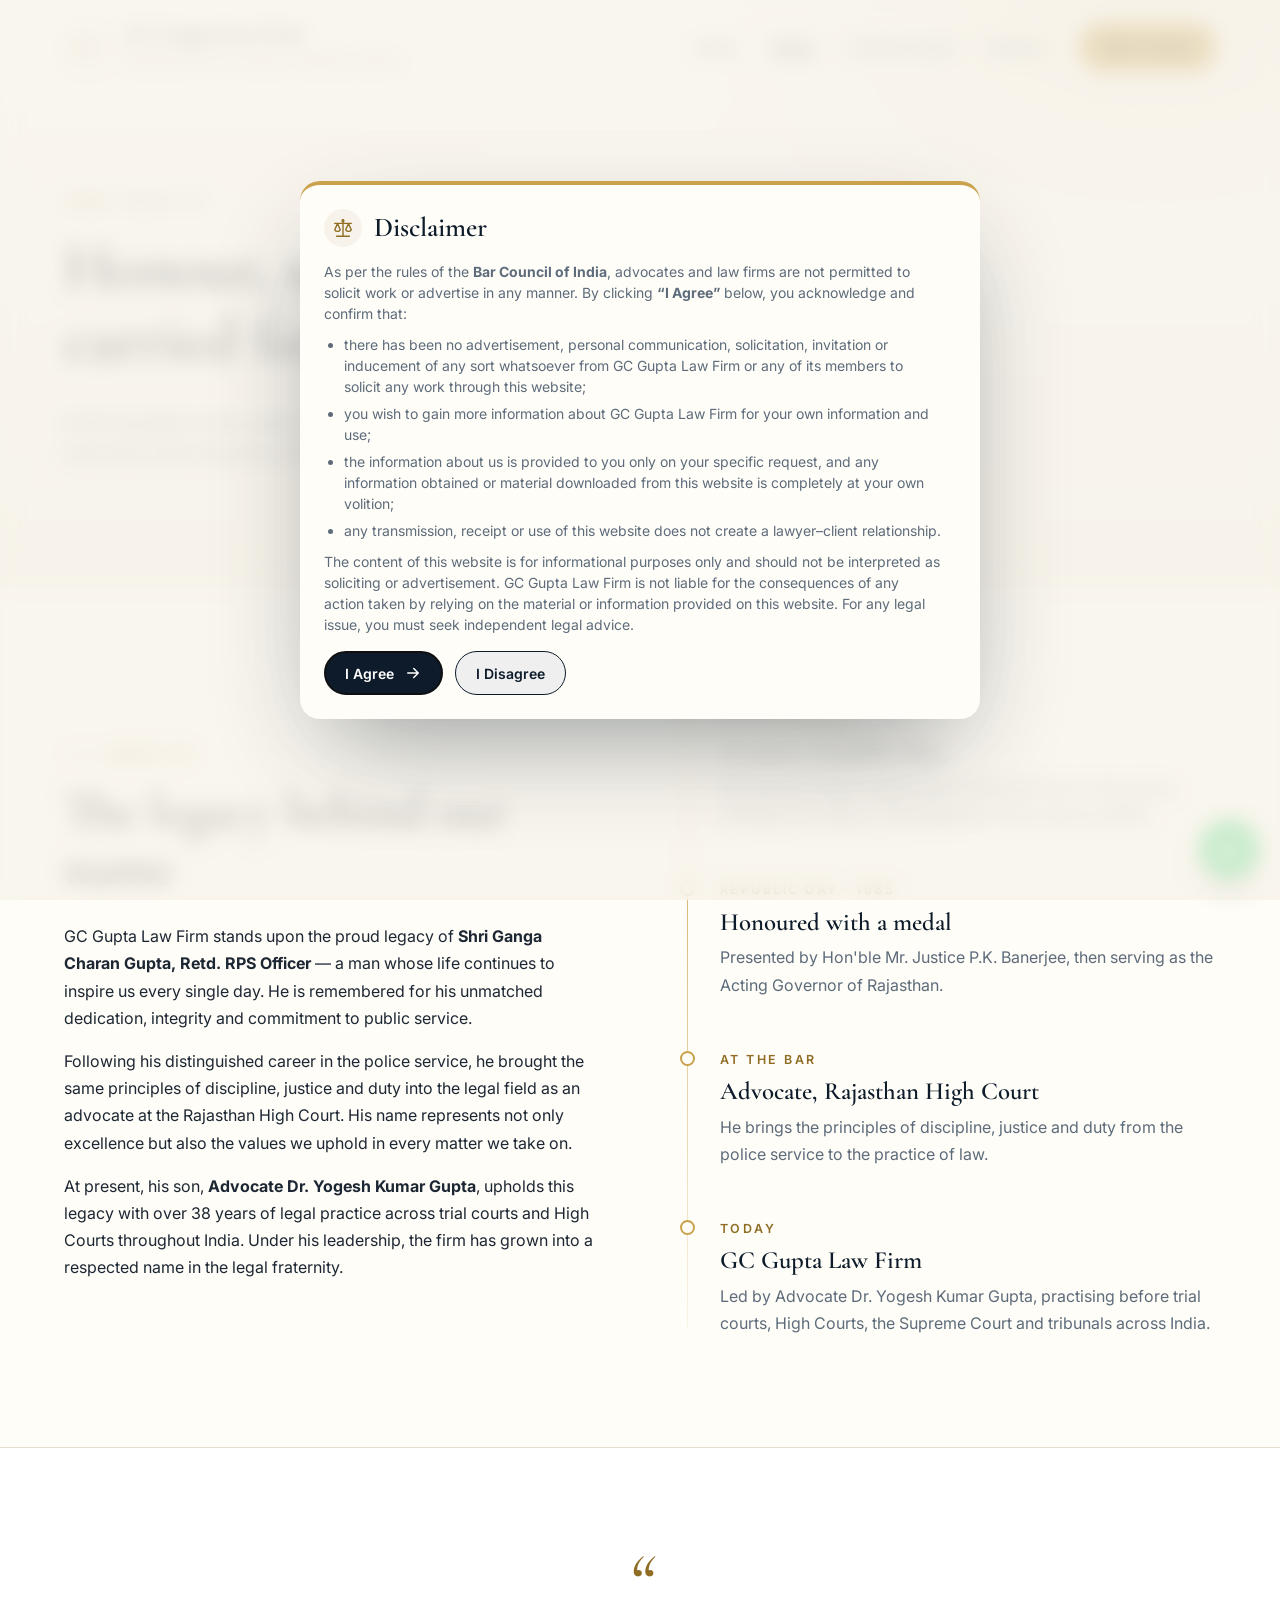
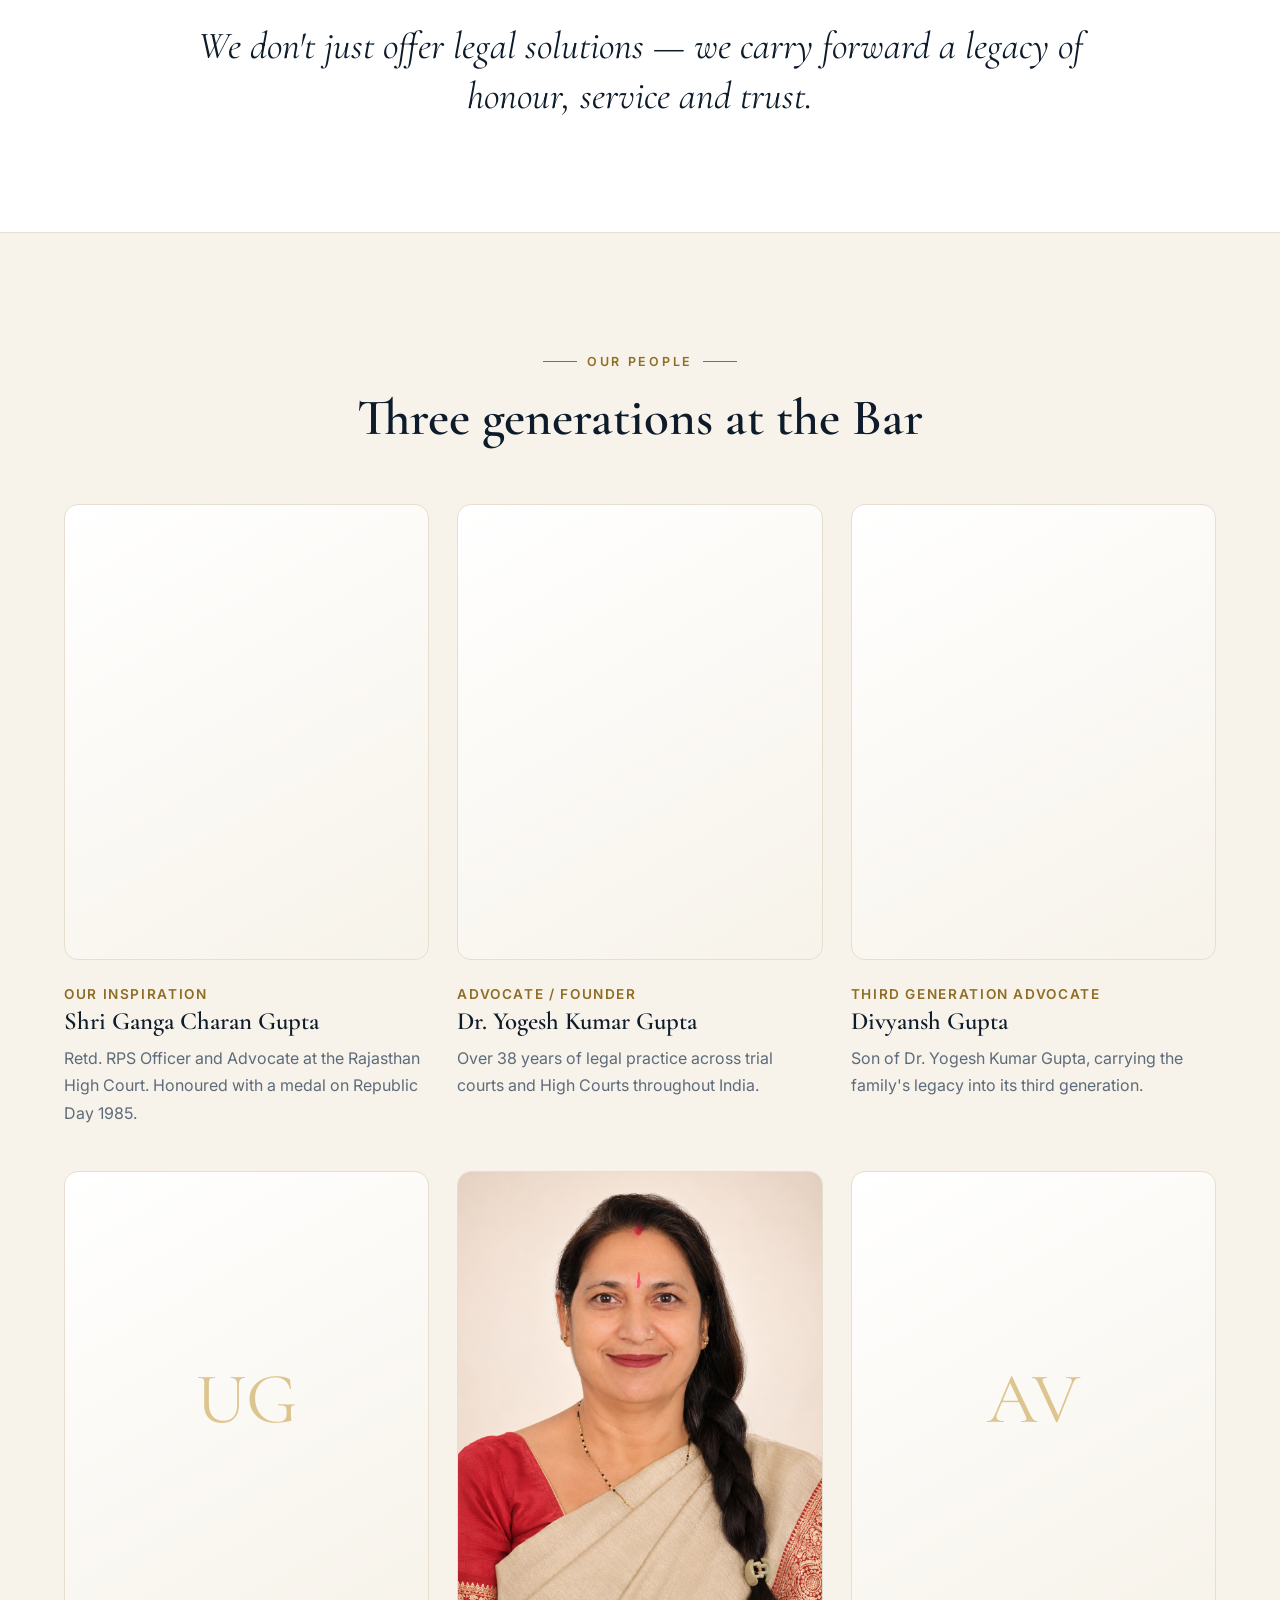
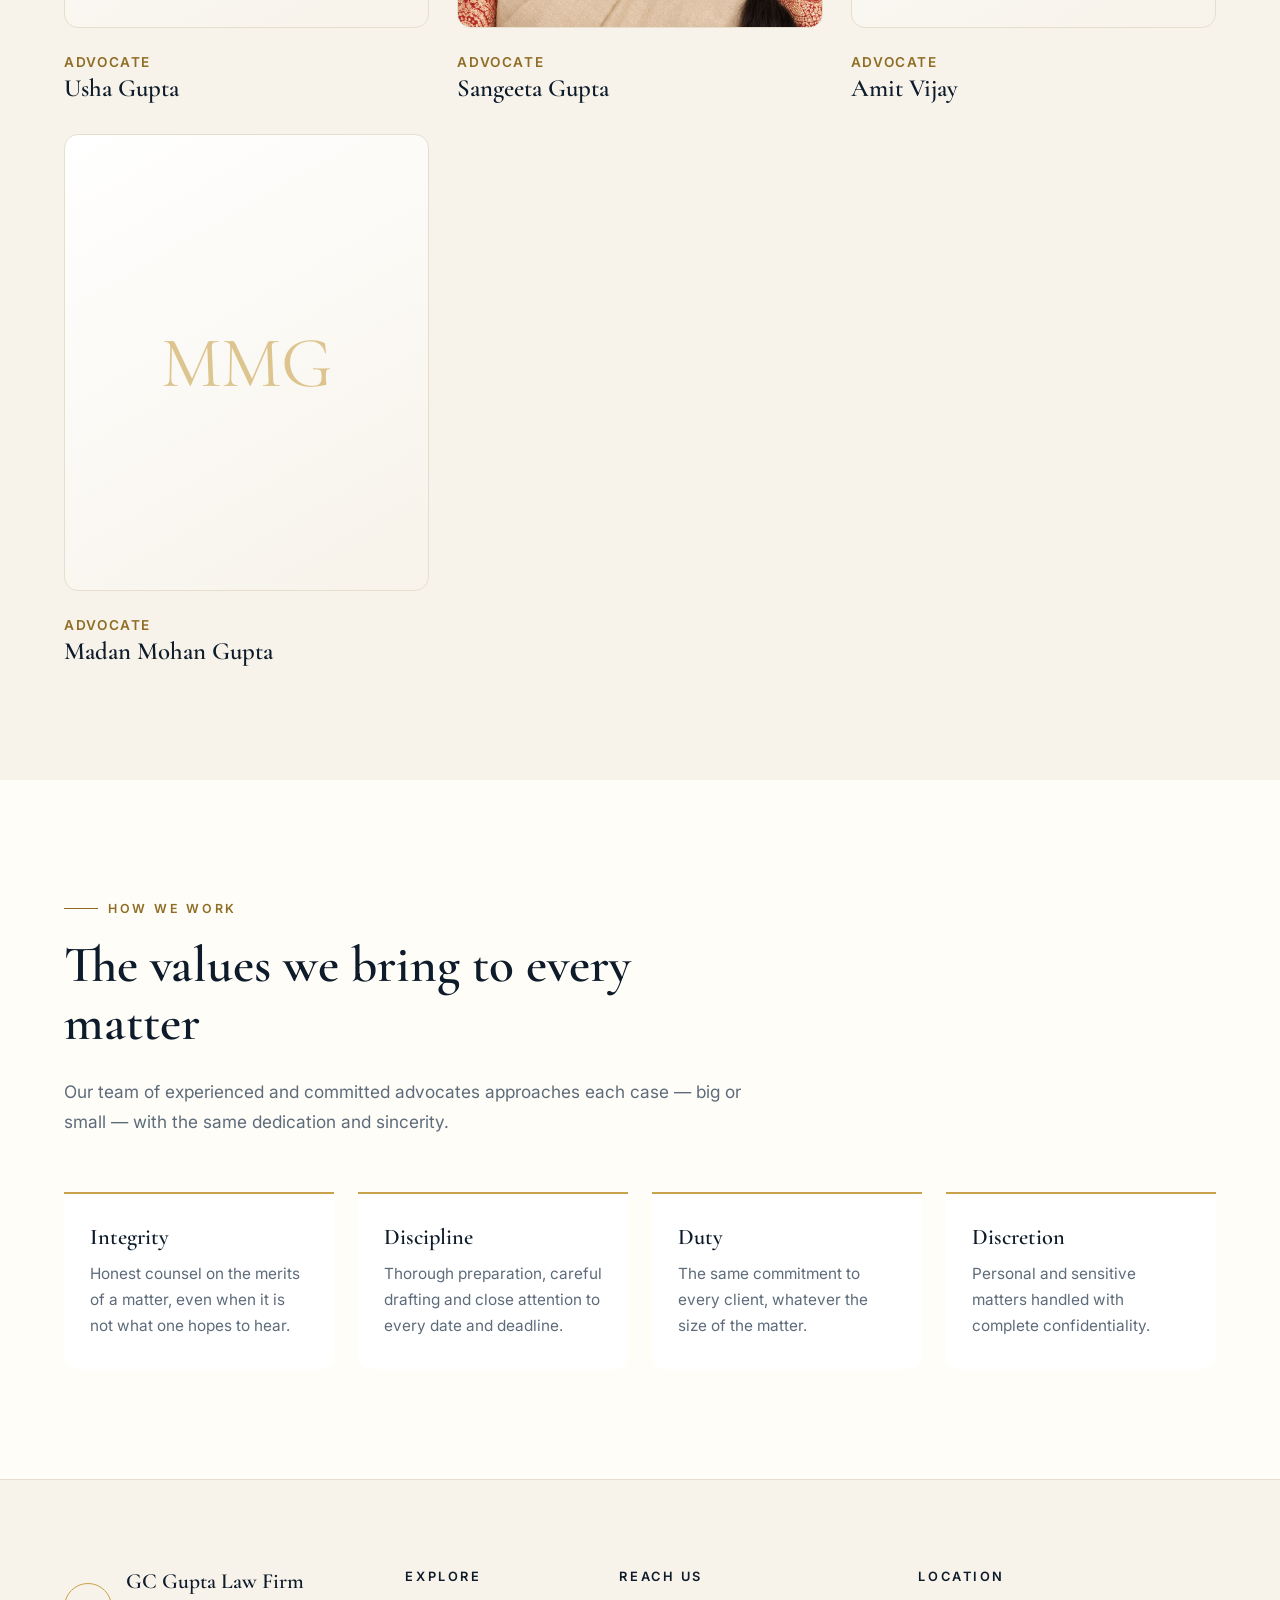
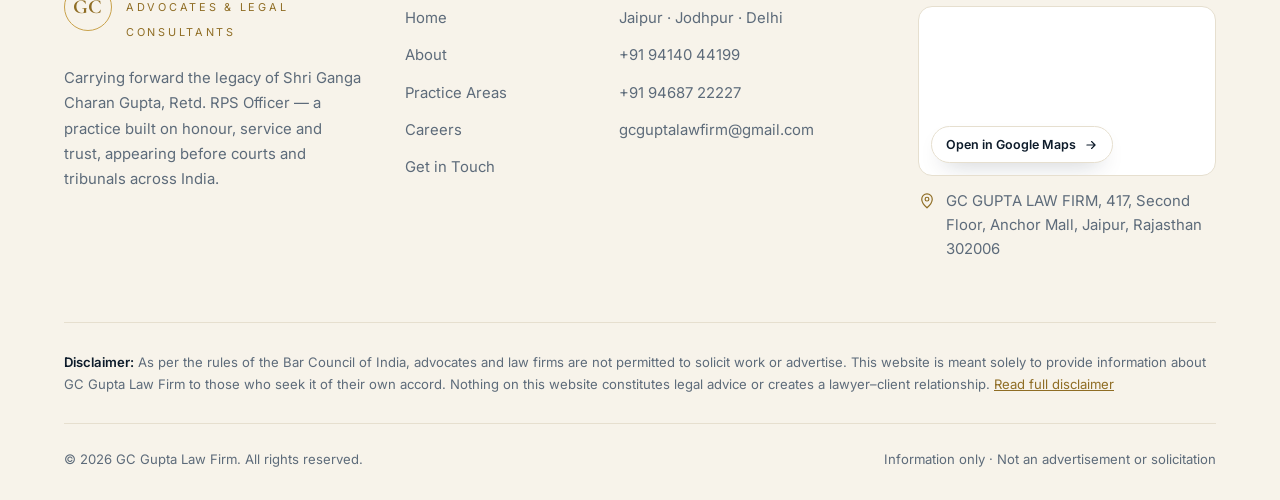
==== commit 14de3c9c: "Fix phone and tablet layout issues - Mobile menu stayed 80px tall when opened after scrolling (heade" ====
--- a/about.html
+++ b/about.html
@@ -10,9 +10,9 @@
   <link rel="preconnect" href="https://fonts.googleapis.com">
   <link rel="preconnect" href="https://fonts.gstatic.com" crossorigin>
   <link href="https://fonts.googleapis.com/css2?family=Cormorant+Garamond:ital,wght@0,500;0,600;0,700;1,500;1,600&family=Inter:wght@400;500;600&display=swap" rel="stylesheet">
-  <link rel="stylesheet" href="assets/css/styles.css?v=footer-location-1">
+  <link rel="stylesheet" href="assets/css/styles.css?v=responsive-1">
   <link rel="icon" href="data:image/svg+xml,%3Csvg xmlns='http://www.w3.org/2000/svg' viewBox='0 0 64 64'%3E%3Ccircle cx='32' cy='32' r='31' fill='%230d1b2a' stroke='%23c9a24b' stroke-width='2'/%3E%3Ctext x='32' y='41' text-anchor='middle' font-family='Georgia,serif' font-size='24' font-weight='700' fill='%23c9a24b'%3EGC%3C/text%3E%3C/svg%3E">
-  <script src="assets/js/main.js?v=footer-location-1" defer></script>
+  <script src="assets/js/main.js?v=responsive-1" defer></script>
 </head>
 <body>
 
@@ -100,7 +100,7 @@
           <p>Over 38 years of legal practice across trial courts and High Courts throughout India.</p>
         </div>
         <div class="member portrait-reveal reveal reveal-d2">
-          <div class="member__photo member__photo--image"><img class="portrait-image" src="assets/Images/Divyansh%20Gupta.png" alt="Divyansh Gupta" width="1122" height="1402" loading="lazy" decoding="async"></div>
+          <div class="member__photo member__photo--image"><img class="portrait-image" src="assets/Images/Divyansh%20Gupta.png?v=2" alt="Divyansh Gupta" width="1122" height="1402" loading="lazy" decoding="async"></div>
           <span>Third Generation Advocate</span>
           <h3>Divyansh Gupta</h3>
           <!-- TODO: add qualifications, enrolment and practice areas -->
--- a/assets/css/styles.css
+++ b/assets/css/styles.css
@@ -438,7 +438,8 @@
 .info__icon { width: 46px; height: 46px; border-radius: 12px; background: var(--cream); color: var(--gold-text); display: grid; place-items: center; flex-shrink: 0; }
 .info__icon svg { width: 22px; height: 22px; }
 .info h4 { font-family: var(--sans); font-size: .78rem; letter-spacing: .16em; text-transform: uppercase; color: var(--muted); margin: 0 0 4px; font-weight: 600; }
-.info p, .info a { margin: 0; color: var(--ink); font-weight: 500; }
+.info p, .info a { margin: 0; color: var(--ink); font-weight: 500; overflow-wrap: anywhere; }
+.form-shell > *, .info > div { min-width: 0; }
 .info a:hover { color: var(--gold-text); }
 
 .perks { list-style: none; padding: 0; margin: 30px 0 0; display: grid; gap: 16px; }
@@ -592,6 +593,21 @@
   .form-shell { grid-template-columns: 1fr; }
 }
 
+/* Narrow laptops / landscape tablets: keep the full nav on one line. */
+@media (min-width: 881px) and (max-width: 1100px) {
+  .nav { gap: 16px; }
+  .nav__links { gap: 20px; }
+  .nav__links a, .brand__text span { white-space: nowrap; }
+  .nav__links a.btn { padding: 11px 18px; }
+}
+
+/* Touch screens: larger tap areas for footer links without moving anything,
+   and 16px form text so iOS doesn't zoom in on focus. */
+@media (max-width: 1024px) {
+  .site-footer li a { display: inline-block; padding: 6px 0; margin: -6px 0; }
+  .field input, .field select, .field textarea { font-size: 16px; }
+}
+
 @media (max-width: 880px) {
   .nav__links {
     position: fixed; inset: 0 0 0 auto; width: min(320px, 85vw);
@@ -601,6 +617,12 @@
   }
   .nav__links a { font-size: 1.15rem; }
   .nav-open .nav__links { transform: none; }
+  /* Keep the off-canvas menu full height once the header turns solid on scroll
+     (a backdrop-filter would make the header the menu's containing block). */
+  .site-header.scrolled, .site-header.solid { -webkit-backdrop-filter: none; backdrop-filter: none; }
+  /* Hide the closed menu (and its shadow) so it can't show at the screen edge or take focus. */
+  .nav__links { visibility: hidden; transition: transform .4s ease, visibility 0s linear .4s; }
+  .nav-open .nav__links { visibility: visible; transition: transform .4s ease, visibility 0s; }
   .nav__toggle { display: block; position: relative; z-index: 2; }
   .hero__grid, .split, .cta-band, .duo { grid-template-columns: 1fr; }
   .seal { max-width: 300px; margin: 0 auto; }
@@ -621,6 +643,7 @@
   .hero { padding-top: 120px; }
   .hero__meta { gap: 24px; }
   .brand__text span { display: none; }
+  .frame-wrap::before { inset: -12px auto auto -12px; }
 }
 
 /* ---------- Forums (where we appear) ---------- */
